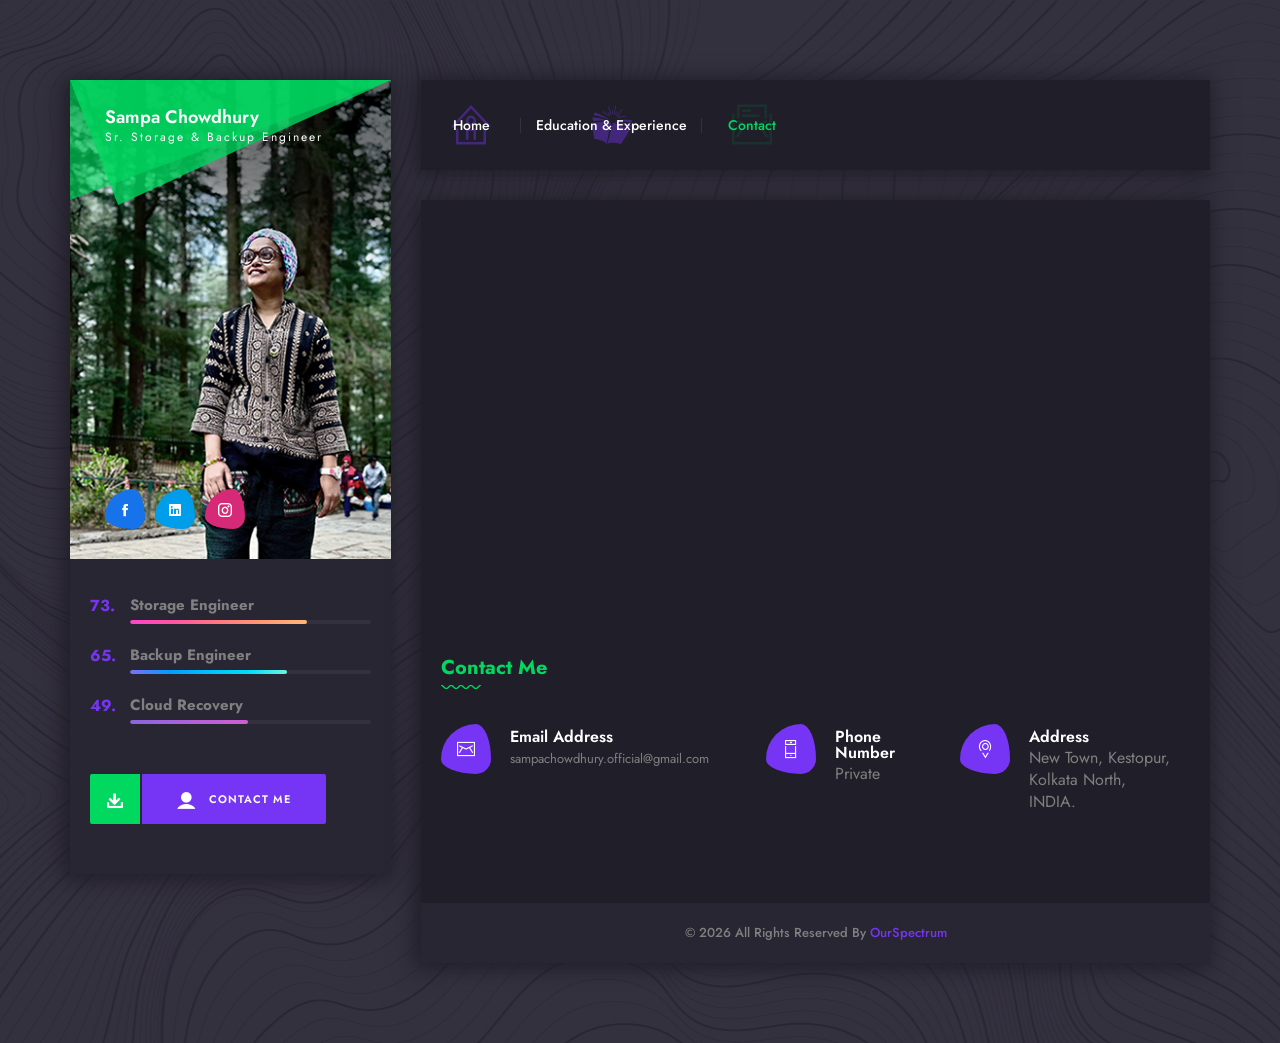
==== contact.html @ 8278855d "Initial Site Upload" ====
<!DOCTYPE html>
<html lang="en">
    
<!-- Mirrored from themewar.com/html/bittanto/multipage/dark/contact.html by HTTrack Website Copier/3.x [XR&CO'2014], Sat, 25 Jul 2026 06:13:45 GMT -->
<head>
        <title>Sampa's World - Contact 📞</title>
        <meta charset="UTF-8">
        <meta name="viewport" content="width=device-width">

        <!-- Start Include All CSS -->
        <link rel="stylesheet" href="assets/css/bootstrap.css"/>
        <link rel="stylesheet" href="assets/css/animate.css"/>
        <link rel="stylesheet" href="assets/css/stroke-gap-icons.css"/>
        <link rel="stylesheet" href="assets/css/icofont.css"/>
        <link rel="stylesheet" href="assets/css/flaticon.css"/>
        <link rel="stylesheet" href="assets/css/Interest.css">
        <link rel="stylesheet" href="assets/css/owl.carousel.min.css">
        <link rel="stylesheet" href="assets/css/owl.theme.default.min.css">
        <link rel="stylesheet" href="assets/css/lightslider.css">
        <link rel="stylesheet" href="assets/css/jquery.mCustomScrollbar.css">
        
        <link rel="stylesheet" href="assets/css/preset.css"/>
        <link rel="stylesheet" href="assets/css/ignore_for_wp.css"/>
        <link rel="stylesheet" href="assets/css/theme.css"/>
        <link rel="stylesheet" href="assets/css/responsive.css"/>
        <link rel="stylesheet" href="assets/css/light.css"/>
        <link rel="stylesheet" href="assets/css/light.css"/>
        <!-- End Include All CSS -->

        <!-- Favicon Icon -->
        <link rel="icon"  type="image/png" href="assets/images/sampa_favicon_2.PNG">
        <!-- Favicon Icon -->
    </head>
    <body class="dark">
        
        <!-- Preloader Start -->
        <div class="preloader">
            <div class="preloader-inner">
                <div class="preloader-box">
                    <div class="letter">L</div>
                    <div class="letter">O</div>
                    <div class="letter">A</div>
                    <div class="letter">D</div>
                    <div class="letter">I</div>
                    <div class="letter">N</div>
                    <div class="letter">G</div>
                </div>
            </div>
        </div>
        <!-- Preloader End -->
        
        <div class="container">
            <div class="row">
                <div class="col-lg-4 profileColumn">
                    <div class="profileSidebar">
                        <div class="psHeader">
                            <svg preserveAspectRatio="none" viewBox="0 0 100 100">
                                <polygon points="0 20, 100 20, 0 100" opacity=".65"></polygon>
                            </svg>
                            <svg class="svg2" preserveAspectRatio="none" viewBox="0 0 100 120">
                                <polygon points="0 20, 100 20, 15 120" opacity=".8"></polygon>
                            </svg>
                            <div class="psContent">
                                <h3>Sampa Chowdhury</h3>
                                <span>Sr. Storage & Backup Engineer</span>
                            </div>
                        </div>
                        <div class="psPhoto">
                            <img src="assets/images/home_01/sampa.jpg" alt=""/>
                            <div class="psSocial">
                                <a href="https://www.facebook.com/sampa.chowdhury.520/" target="_blank" class="fac"><i class="icofont-facebook"></i></a>
                                <a href="https://www.linkedin.com/in/sampa-chowdhury/" target="_blank" class="twi"><i class="icofont-linkedin"></i></a>
                                <a href="https://www.instagram.com/sampachowdhury34/" target="_blank" class="ins"><i class="icofont-instagram"></i></a>
                            </div>
                        </div>
                        <div class="psSkills">
                            <div class="pssBox" data-count="90">
                                <div class="pssbCount">90%</div>
                                <h5>Storage Engineer</h5>
                                <div class="pssbBars"><div class="pssbBar" style="width: 0%;"></div></div>
                            </div>
                            <div class="pssBox" data-count="80">
                                <div class="pssbCount">80%</div>
                                <h5>Backup Engineer</h5>
                                <div class="pssbBars"><div class="pssbBar gr2" style="width: 0%;"></div></div>
                            </div>
                            <div class="pssBox" data-count="60">
                                <div class="pssbCount">60%</div>
                                <h5>Cloud Recovery</h5>
                                <div class="pssbBars"><div class="pssbBar gr3" style="width: 0%;"></div></div>
                            </div>
                        </div>
                        <div class="psFooter">
                            <a href="assets/files/Sampa_Resume.pdf" class="btt_btn only_icon btt_reverse"><span><i class="icon icofont-download"></i></span></a>
                            <a href="contact.html" class="btt_btn"><span><i class="icon icofont-ui-user"></i> Contact Me</span></a>
                        </div>
                    </div>
                </div>
                <div class="col-lg-8 contentColumn">
                    <header class="header clearfix">
                        <a href="javascript:void(0)" class="menu_btn"><i class="icofont-navigation-menu"></i>Menu</a>
                        <nav class="mainMenu">
                            <ul class="clearfix">
                                <li><a href="index.html"><i class="icon icon-House"></i><span>Home</span></a></li>
                                <li><a href="resume.html"><i class="icon icofont-education"></i><span>Education & Experience</span></a></li>
                                <li class="active"><a href="contact.html"><i class="icon icon-Imbox"></i><span>Contact</span></a></li>
                            </ul>
                        </nav>
                    </header>
                    <div class="sidebarOverlay"></div>
                    <div class="bodyContent">
                        <div class="pageCointainer">
                            <section class="comonSection mapSection mb30">
                                <div class="map">
                                    <iframe src="https://www.google.com/maps/embed?pb=!1m18!1m12!1m3!1d58944.82636709845!2d88.45221789447639!3d22.577171553353875!2m3!1f0!2f0!3f0!3m2!1i1024!2i768!4f13.1!3m3!1m2!1s0x3a0275350398a5b9%3A0x75e165b244323425!2sNewtown%2C%20Kolkata%2C%20West%20Bengal!5e0!3m2!1sen!2sin!4v1784966525006!5m2!1sen!2sin"></iframe>
                                </div>
                            </section>
                            <section class="comonSection contactSection">
								<div class="container-fluid">
									<div class="row">
										<div class="col-lg-12">
											<h2 class="sectionTitle">Contact Me</h2>
										</div>
									</div>
									<div class="row mb30">
										<!-- Email Block (Made wider) -->
										<div class="col-lg-5">
											<div class="icon_box_01">
												<i class="icon icon-Mail"></i>
												<h3>Email Address</h3>
												<p class="email-text">
													<a href="mailto:sampachowdhury.official@gmail.com" style="font-size: 13px;">sampachowdhury.official@gmail.com</a>
												</p>
											</div>
										</div>

										<!-- Phone Block (Made narrower) -->
										<div class="col-lg-3">
											<div class="icon_box_01">
												<i class="icon icon-Phone"></i>
												<h3>Phone Number</h3>
												<p>Private</p>
											</div>
										</div>

										<!-- Address Block -->
										<div class="col-lg-4">
											<div class="icon_box_01 addrBox">
												<i class="icon icon-Pointer"></i>
												<h3>Address</h3>
												<p>
													New Town, Kestopur,<br>
													Kolkata North,<br>
													INDIA.
												</p>
											</div>
										</div>
									</div>
								</div>
							</section>
                            <footer class="footer">
                                <div class="container-fluid">
                                    <div class="row">
                                        <div class="col-lg-12 text-center">
                                            <div class="copyRight">&copy; 2026 All Rights Reserved By <a href="https://ourspectrum.in" target="_blank">OurSpectrum</a></div>
                                        </div>
                                    </div>
                                </div>
                            </footer>
                        </div>
                    </div>
                </div>
            </div>
        </div>
        
        <!-- Bact To Top -->
        <a href="javascript:void(0);" id="backtotop"><i class="icofont-bubble-up"></i></a>
        <!-- Bact To Top -->

        <!-- Start Include All JS -->
        <script data-cfasync="false" src="../../../../cdn-cgi/scripts/5c5dd728/cloudflare-static/email-decode.min.js"></script><script src="assets/js/jquery.js"></script>
        <script src="assets/js/bootstrap.min.js"></script>
        <script src="assets/js/jquery.appear.js"></script>
        <script src="assets/js/owl.carousel.min.js"></script>
        <script src="assets/js/mixer.js"></script>
        <script src="assets/js/lightslider.min.js"></script>
        <script src="https://maps.google.com/maps/api/js?key=AIzaSyBJtPMZ_LWZKuHTLq5o08KSncQufIhPU3o"></script>
        <script src="assets/js/gmaps.js"></script>
        <script src="assets/js/anime.min.js"></script>
        <script src="assets/js/folio.js"></script>
        <script src="assets/js/jquery.mCustomScrollbar.concat.min.js"></script>
        
        <script src="assets/js/theme.js"></script>
        <!-- End Include All JS -->
    <script type="module" src="https://static.cloudflareinsights.com/beacon.min.js/v4513226cdae34746b4dedf0b4dfa099e1781791509496" integrity="sha512-ZE9pZaUXND66v380QUtch/5sE9tPFh2zg45pR2PB0CVkCtOREv2AJKkSidISWkysEuQ0EH8faUU5du78bx87UQ==" data-cf-beacon='{"version":"2024.11.0","token":"30a70ad6eb584e5dad71929ab5c256e9","r":1}' crossorigin="anonymous"></script>
</body>

<!-- Mirrored from themewar.com/html/bittanto/multipage/dark/contact.html by HTTrack Website Copier/3.x [XR&CO'2014], Sat, 25 Jul 2026 06:13:45 GMT -->
</html>
---- assets/css/stroke-gap-icons.css ----
@font-face {
	font-family: 'Stroke-Gap-Icons';
	src: url('../fonts/Stroke-Gap-Icons.eot');
}
@font-face {
	font-family: 'Stroke-Gap-Icons';
	src: url([data-uri]) format('truetype'),
		 url([data-uri]) format('woff');
	font-weight: normal;
	font-style: normal;
}

.icon {
	font-family: 'Stroke-Gap-Icons';
	speak: none;
	font-style: normal;
	font-weight: normal;
	font-variant: normal;
	text-transform: none;
	line-height: inherit;

	/* Better Font Rendering =========== */
	-webkit-font-smoothing: antialiased;
	-moz-osx-font-smoothing: grayscale;
}

.icon-WorldWide:before {
	content: "\e600";
}
.icon-WorldGlobe:before {
	content: "\e601";
}
.icon-Underpants:before {
	content: "\e602";
}
.icon-Tshirt:before {
	content: "\e603";
}
.icon-Trousers:before {
	content: "\e604";
}
.icon-Tie:before {
	content: "\e605";
}
.icon-TennisBall:before {
	content: "\e606";
}
.icon-Telesocpe:before {
	content: "\e607";
}
.icon-Stop:before {
	content: "\e608";
}
.icon-Starship:before {
	content: "\e609";
}
.icon-Starship2:before {
	content: "\e60a";
}
.icon-Speaker:before {
	content: "\e60b";
}
.icon-Speaker2:before {
	content: "\e60c";
}
.icon-Soccer:before {
	content: "\e60d";
}
.icon-Snikers:before {
	content: "\e60e";
}
.icon-Scisors:before {
	content: "\e60f";
}
.icon-Puzzle:before {
	content: "\e610";
}
.icon-Printer:before {
	content: "\e611";
}
.icon-Pool:before {
	content: "\e612";
}
.icon-Podium:before {
	content: "\e613";
}
.icon-Play:before {
	content: "\e614";
}
.icon-Planet:before {
	content: "\e615";
}
.icon-Pause:before {
	content: "\e616";
}
.icon-Next:before {
	content: "\e617";
}
.icon-MusicNote2:before {
	content: "\e618";
}
.icon-MusicNote:before {
	content: "\e619";
}
.icon-MusicMixer:before {
	content: "\e61a";
}
.icon-Microphone:before {
	content: "\e61b";
}
.icon-Medal:before {
	content: "\e61c";
}
.icon-ManFigure:before {
	content: "\e61d";
}
.icon-Magnet:before {
	content: "\e61e";
}
.icon-Like:before {
	content: "\e61f";
}
.icon-Hanger:before {
	content: "\e620";
}
.icon-Handicap:before {
	content: "\e621";
}
.icon-Forward:before {
	content: "\e622";
}
.icon-Footbal:before {
	content: "\e623";
}
.icon-Flag:before {
	content: "\e624";
}
.icon-FemaleFigure:before {
	content: "\e625";
}
.icon-Dislike:before {
	content: "\e626";
}
.icon-DiamondRing:before {
	content: "\e627";
}
.icon-Cup:before {
	content: "\e628";
}
.icon-Crown:before {
	content: "\e629";
}
.icon-Column:before {
	content: "\e62a";
}
.icon-Click:before {
	content: "\e62b";
}
.icon-Cassette:before {
	content: "\e62c";
}
.icon-Bomb:before {
	content: "\e62d";
}
.icon-BatteryLow:before {
	content: "\e62e";
}
.icon-BatteryFull:before {
	content: "\e62f";
}
.icon-Bascketball:before {
	content: "\e630";
}
.icon-Astronaut:before {
	content: "\e631";
}
.icon-WineGlass:before {
	content: "\e632";
}
.icon-Water:before {
	content: "\e633";
}
.icon-Wallet:before {
	content: "\e634";
}
.icon-Umbrella:before {
	content: "\e635";
}
.icon-TV:before {
	content: "\e636";
}
.icon-TeaMug:before {
	content: "\e637";
}
.icon-Tablet:before {
	content: "\e638";
}
.icon-Soda:before {
	content: "\e639";
}
.icon-SodaCan:before {
	content: "\e63a";
}
.icon-SimCard:before {
	content: "\e63b";
}
.icon-Signal:before {
	content: "\e63c";
}
.icon-Shaker:before {
	content: "\e63d";
}
.icon-Radio:before {
	content: "\e63e";
}
.icon-Pizza:before {
	content: "\e63f";
}
.icon-Phone:before {
	content: "\e640";
}
.icon-Notebook:before {
	content: "\e641";
}
.icon-Mug:before {
	content: "\e642";
}
.icon-Mastercard:before {
	content: "\e643";
}
.icon-Ipod:before {
	content: "\e644";
}
.icon-Info:before {
	content: "\e645";
}
.icon-Icecream2:before {
	content: "\e646";
}
.icon-Icecream1:before {
	content: "\e647";
}
.icon-Hourglass:before {
	content: "\e648";
}
.icon-Help:before {
	content: "\e649";
}
.icon-Goto:before {
	content: "\e64a";
}
.icon-Glasses:before {
	content: "\e64b";
}
.icon-Gameboy:before {
	content: "\e64c";
}
.icon-ForkandKnife:before {
	content: "\e64d";
}
.icon-Export:before {
	content: "\e64e";
}
.icon-Exit:before {
	content: "\e64f";
}
.icon-Espresso:before {
	content: "\e650";
}
.icon-Drop:before {
	content: "\e651";
}
.icon-Download:before {
	content: "\e652";
}
.icon-Dollars:before {
	content: "\e653";
}
.icon-Dollar:before {
	content: "\e654";
}
.icon-DesktopMonitor:before {
	content: "\e655";
}
.icon-Corkscrew:before {
	content: "\e656";
}
.icon-CoffeeToGo:before {
	content: "\e657";
}
.icon-Chart:before {
	content: "\e658";
}
.icon-ChartUp:before {
	content: "\e659";
}
.icon-ChartDown:before {
	content: "\e65a";
}
.icon-Calculator:before {
	content: "\e65b";
}
.icon-Bread:before {
	content: "\e65c";
}
.icon-Bourbon:before {
	content: "\e65d";
}
.icon-BottleofWIne:before {
	content: "\e65e";
}
.icon-Bag:before {
	content: "\e65f";
}
.icon-Arrow:before {
	content: "\e660";
}
.icon-Antenna2:before {
	content: "\e661";
}
.icon-Antenna1:before {
	content: "\e662";
}
.icon-Anchor:before {
	content: "\e663";
}
.icon-Wheelbarrow:before {
	content: "\e664";
}
.icon-Webcam:before {
	content: "\e665";
}
.icon-Unlinked:before {
	content: "\e666";
}
.icon-Truck:before {
	content: "\e667";
}
.icon-Timer:before {
	content: "\e668";
}
.icon-Time:before {
	content: "\e669";
}
.icon-StorageBox:before {
	content: "\e66a";
}
.icon-Star:before {
	content: "\e66b";
}
.icon-ShoppingCart:before {
	content: "\e66c";
}
.icon-Shield:before {
	content: "\e66d";
}
.icon-Seringe:before {
	content: "\e66e";
}
.icon-Pulse:before {
	content: "\e66f";
}
.icon-Plaster:before {
	content: "\e670";
}
.icon-Plaine:before {
	content: "\e671";
}
.icon-Pill:before {
	content: "\e672";
}
.icon-PicnicBasket:before {
	content: "\e673";
}
.icon-Phone2:before {
	content: "\e674";
}
.icon-Pencil:before {
	content: "\e675";
}
.icon-Pen:before {
	content: "\e676";
}
.icon-PaperClip:before {
	content: "\e677";
}
.icon-On-Off:before {
	content: "\e678";
}
.icon-Mouse:before {
	content: "\e679";
}
.icon-Megaphone:before {
	content: "\e67a";
}
.icon-Linked:before {
	content: "\e67b";
}
.icon-Keyboard:before {
	content: "\e67c";
}
.icon-House:before {
	content: "\e67d";
}
.icon-Heart:before {
	content: "\e67e";
}
.icon-Headset:before {
	content: "\e67f";
}
.icon-FullShoppingCart:before {
	content: "\e680";
}
.icon-FullScreen:before {
	content: "\e681";
}
.icon-Folder:before {
	content: "\e682";
}
.icon-Floppy:before {
	content: "\e683";
}
.icon-Files:before {
	content: "\e684";
}
.icon-File:before {
	content: "\e685";
}
.icon-FileBox:before {
	content: "\e686";
}
.icon-ExitFullScreen:before {
	content: "\e687";
}
.icon-EmptyBox:before {
	content: "\e688";
}
.icon-Delete:before {
	content: "\e689";
}
.icon-Controller:before {
	content: "\e68a";
}
.icon-Compass:before {
	content: "\e68b";
}
.icon-CompassTool:before {
	content: "\e68c";
}
.icon-ClipboardText:before {
	content: "\e68d";
}
.icon-ClipboardChart:before {
	content: "\e68e";
}
.icon-ChemicalGlass:before {
	content: "\e68f";
}
.icon-CD:before {
	content: "\e690";
}
.icon-Carioca:before {
	content: "\e691";
}
.icon-Car:before {
	content: "\e692";
}
.icon-Book:before {
	content: "\e693";
}
.icon-BigTruck:before {
	content: "\e694";
}
.icon-Bicycle:before {
	content: "\e695";
}
.icon-Wrench:before {
	content: "\e696";
}
.icon-Web:before {
	content: "\e697";
}
.icon-Watch:before {
	content: "\e698";
}
.icon-Volume:before {
	content: "\e699";
}
.icon-Video:before {
	content: "\e69a";
}
.icon-Users:before {
	content: "\e69b";
}
.icon-User:before {
	content: "\e69c";
}
.icon-UploadCLoud:before {
	content: "\e69d";
}
.icon-Typing:before {
	content: "\e69e";
}
.icon-Tools:before {
	content: "\e69f";
}
.icon-Tag:before {
	content: "\e6a0";
}
.icon-Speedometter:before {
	content: "\e6a1";
}
.icon-Share:before {
	content: "\e6a2";
}
.icon-Settings:before {
	content: "\e6a3";
}
.icon-Search:before {
	content: "\e6a4";
}
.icon-Screwdriver:before {
	content: "\e6a5";
}
.icon-Rolodex:before {
	content: "\e6a6";
}
.icon-Ringer:before {
	content: "\e6a7";
}
.icon-Resume:before {
	content: "\e6a8";
}
.icon-Restart:before {
	content: "\e6a9";
}
.icon-PowerOff:before {
	content: "\e6aa";
}
.icon-Pointer:before {
	content: "\e6ab";
}
.icon-Picture:before {
	content: "\e6ac";
}
.icon-OpenedLock:before {
	content: "\e6ad";
}
.icon-Notes:before {
	content: "\e6ae";
}
.icon-Mute:before {
	content: "\e6af";
}
.icon-Movie:before {
	content: "\e6b0";
}
.icon-Microphone2:before {
	content: "\e6b1";
}
.icon-Message:before {
	content: "\e6b2";
}
.icon-MessageRight:before {
	content: "\e6b3";
}
.icon-MessageLeft:before {
	content: "\e6b4";
}
.icon-Menu:before {
	content: "\e6b5";
}
.icon-Media:before {
	content: "\e6b6";
}
.icon-Mail:before {
	content: "\e6b7";
}
.icon-List:before {
	content: "\e6b8";
}
.icon-Layers:before {
	content: "\e6b9";
}
.icon-Key:before {
	content: "\e6ba";
}
.icon-Imbox:before {
	content: "\e6bb";
}
.icon-Eye:before {
	content: "\e6bc";
}
.icon-Edit:before {
	content: "\e6bd";
}
.icon-DSLRCamera:before {
	content: "\e6be";
}
.icon-DownloadCloud:before {
	content: "\e6bf";
}
.icon-CompactCamera:before {
	content: "\e6c0";
}
.icon-Cloud:before {
	content: "\e6c1";
}
.icon-ClosedLock:before {
	content: "\e6c2";
}
.icon-Chart2:before {
	content: "\e6c3";
}
.icon-Bulb:before {
	content: "\e6c4";
}
.icon-Briefcase:before {
	content: "\e6c5";
}
.icon-Blog:before {
	content: "\e6c6";
}
.icon-Agenda:before {
	content: "\e6c7";
}
---- assets/css/Interest.css ----
/*
  	Flaticon icon font: Flaticon
  	Creation date: 17/11/2016 10:45
  	*/

@font-face {
  font-family: "Interest";
  src: url("../fonts/Interest.eot");
  src: url("../fonts/Interestd41d.eot?#iefix") format("embedded-opentype"),
       url("../fonts/Interest.woff") format("woff"),
       url("../fonts/Interest.ttf") format("truetype"),
       url("../fonts/Interest.svg#Flaticon") format("svg");
  font-weight: normal;
  font-style: normal;
}

@media screen and (-webkit-min-device-pixel-ratio:0) {
  @font-face {
    font-family: "Interest";
    src: url("Interest.html#Interest") format("svg");
  }
}

[class^="interest-"]:before, [class*=" interest-"]:before,
[class^="interest-"]:after, [class*=" interest-"]:after {   
  font-family: Interest;
        font-size: inherit;
font-style: normal;
}

.interest-archery:before { content: "\f100"; }
.interest-badminton:before { content: "\f101"; }
.interest-baseball:before { content: "\f102"; }
.interest-basketball:before { content: "\f103"; }
.interest-bicycle:before { content: "\f104"; }
.interest-bicycle-1:before { content: "\f105"; }
.interest-billiard:before { content: "\f106"; }
.interest-bowling:before { content: "\f107"; }
.interest-boxing:before { content: "\f108"; }
.interest-darts:before { content: "\f109"; }
.interest-fencing:before { content: "\f10a"; }
.interest-football:before { content: "\f10b"; }
.interest-golf:before { content: "\f10c"; }
.interest-hockey:before { content: "\f10d"; }
.interest-ice-skate:before { content: "\f10e"; }
.interest-knight:before { content: "\f10f"; }
.interest-meditation:before { content: "\f110"; }
.interest-ping-pong:before { content: "\f111"; }
.interest-pool:before { content: "\f112"; }
.interest-queen:before { content: "\f113"; }
.interest-runner:before { content: "\f114"; }
.interest-sailboat:before { content: "\f115"; }
.interest-soccer-boots:before { content: "\f116"; }
.interest-soccer-field:before { content: "\f117"; }
.interest-stopwatch:before { content: "\f118"; }
.interest-swimmer:before { content: "\f119"; }
.interest-tennis:before { content: "\f11a"; }
.interest-tennis-1:before { content: "\f11b"; }
.interest-trophy:before { content: "\f11c"; }
.interest-volleyball:before { content: "\f11d"; }
.interest-weightlifting:before { content: "\f11e"; }
.interest-whistle:before { content: "\f11f"; }
---- assets/css/lightslider.css ----
/*! lightslider - v1.1.6 - 2016-10-25
* https://github.com/sachinchoolur/lightslider
* Copyright (c) 2016 Sachin N; Licensed MIT */
/*! lightslider - v1.1.3 - 2015-04-14
* https://github.com/sachinchoolur/lightslider
* Copyright (c) 2015 Sachin N; Licensed MIT */
/** /!!! core css Should not edit !!!/**/ 

.lSSlideOuter {
    overflow: hidden;
    -webkit-touch-callout: none;
    -webkit-user-select: none;
    -khtml-user-select: none;
    -moz-user-select: none;
    -ms-user-select: none;
    user-select: none
}
.lightSlider:before, .lightSlider:after {
    content: " ";
    display: table;
}
.lightSlider {
    overflow: hidden;
    margin: 0;
}
.lSSlideWrapper {
    max-width: 100%;
    overflow: hidden;
    position: relative;
}
.lSSlideWrapper > .lightSlider:after {
    clear: both;
}
.lSSlideWrapper .lSSlide {
    -webkit-transform: translate(0px, 0px);
    -ms-transform: translate(0px, 0px);
    transform: translate(0px, 0px);
    -webkit-transition: all 1s;
    -webkit-transition-property: -webkit-transform,height;
    -moz-transition-property: -moz-transform,height;
    transition-property: transform,height;
    -webkit-transition-duration: inherit !important;
    transition-duration: inherit !important;
    -webkit-transition-timing-function: inherit !important;
    transition-timing-function: inherit !important;
}
.lSSlideWrapper .lSFade {
    position: relative;
}
.lSSlideWrapper .lSFade > * {
    position: absolute !important;
    top: 0;
    left: 0;
    z-index: 9;
    margin-right: 0;
    width: 100%;
}
.lSSlideWrapper.usingCss .lSFade > * {
    opacity: 0;
    -webkit-transition-delay: 0s;
    transition-delay: 0s;
    -webkit-transition-duration: inherit !important;
    transition-duration: inherit !important;
    -webkit-transition-property: opacity;
    transition-property: opacity;
    -webkit-transition-timing-function: inherit !important;
    transition-timing-function: inherit !important;
}
.lSSlideWrapper .lSFade > *.active {
    z-index: 10;
}
.lSSlideWrapper.usingCss .lSFade > *.active {
    opacity: 1;
}
/** /!!! End of core css Should not edit !!!/**/

/* Pager */
.lSSlideOuter .lSPager.lSpg {
    margin: 10px 0 0;
    padding: 0;
    text-align: center;
}
.lSSlideOuter .lSPager.lSpg > li {
    cursor: pointer;
    display: inline-block;
    padding: 0 5px;
}
.lSSlideOuter .lSPager.lSpg > li a {
    background-color: #222222;
    border-radius: 30px;
    display: inline-block;
    height: 8px;
    overflow: hidden;
    text-indent: -999em;
    width: 8px;
    position: relative;
    z-index: 99;
    -webkit-transition: all 0.5s linear 0s;
    transition: all 0.5s linear 0s;
}
.lSSlideOuter .lSPager.lSpg > li:hover a, .lSSlideOuter .lSPager.lSpg > li.active a {
    background-color: #428bca;
}
.lSSlideOuter .media {
    opacity: 0.8;
}
.lSSlideOuter .media.active {
    opacity: 1;
}
/* End of pager */

/** Gallery */
.lSSlideOuter .lSPager.lSGallery {
    list-style: none outside none;
    padding-left: 0;
    margin: 0;
    overflow: hidden;
    transform: translate3d(0px, 0px, 0px);
    -moz-transform: translate3d(0px, 0px, 0px);
    -ms-transform: translate3d(0px, 0px, 0px);
    -webkit-transform: translate3d(0px, 0px, 0px);
    -o-transform: translate3d(0px, 0px, 0px);
    -webkit-transition-property: -webkit-transform;
    -moz-transition-property: -moz-transform;
    -webkit-touch-callout: none;
    -webkit-user-select: none;
    -khtml-user-select: none;
    -moz-user-select: none;
    -ms-user-select: none;
    user-select: none;
}
.lSSlideOuter .lSPager.lSGallery li {
    overflow: hidden;
    -webkit-transition: border-radius 0.12s linear 0s 0.35s linear 0s;
    transition: border-radius 0.12s linear 0s 0.35s linear 0s;
}
.lSSlideOuter .lSPager.lSGallery li.active, .lSSlideOuter .lSPager.lSGallery li:hover {
    border-radius: 5px;
}
.lSSlideOuter .lSPager.lSGallery img {
    display: block;
    height: auto;
    max-width: 100%;
}
.lSSlideOuter .lSPager.lSGallery:before, .lSSlideOuter .lSPager.lSGallery:after {
    content: " ";
    display: table;
}
.lSSlideOuter .lSPager.lSGallery:after {
    clear: both;
}
/* End of Gallery*/

/* slider actions */
.lSAction > a {
    width: 32px;
    display: block;
    top: 50%;
    height: 32px;
    cursor: pointer;
    position: absolute;
    z-index: 99;
    margin-top: -16px;
    opacity: 0.5;
    -webkit-transition: opacity 0.35s linear 0s;
    transition: opacity 0.35s linear 0s;
}
.lSAction > a:hover {
    opacity: 1;
}
.lSAction > .lSPrev {
    background-position: 0 0;
    left: 10px;
}
.lSAction > .lSNext {
    background-position: -32px 0;
    right: 10px;
}
.lSAction > a.disabled {
    pointer-events: none;
}
.cS-hidden {
    height: 1px;
    opacity: 0;
    filter: alpha(opacity=0);
    overflow: hidden;
}


/* vertical */
.lSSlideOuter.vertical {
    position: relative;
}
.lSSlideOuter.vertical.noPager {
    padding-right: 0px !important;
}
.lSSlideOuter.vertical .lSGallery {
    position: absolute !important;
    right: 0;
    top: 0;
}
.lSSlideOuter.vertical .lightSlider > * {
    width: 100% !important;
    max-width: none !important;
}

/* vertical controlls */
.lSSlideOuter.vertical .lSAction > a {
    left: 50%;
    margin-left: -14px;
    margin-top: 0;
}
.lSSlideOuter.vertical .lSAction > .lSNext {
    background-position: 31px -31px;
    bottom: 10px;
    top: auto;
}
.lSSlideOuter.vertical .lSAction > .lSPrev {
    background-position: 0 -31px;
    bottom: auto;
    top: 10px;
}
/* vertical */


/* Rtl */
.lSSlideOuter.lSrtl {
    direction: rtl;
}
.lSSlideOuter .lightSlider, .lSSlideOuter .lSPager {
    padding-left: 0;
    list-style: none outside none;
}
.lSSlideOuter.lSrtl .lightSlider, .lSSlideOuter.lSrtl .lSPager {
    padding-right: 0;
}
.lSSlideOuter .lightSlider > *,  .lSSlideOuter .lSGallery li {
    float: left;
}
.lSSlideOuter.lSrtl .lightSlider > *,  .lSSlideOuter.lSrtl .lSGallery li {
    float: right !important;
}
/* Rtl */

@-webkit-keyframes rightEnd {
    0% {
        left: 0;
    }

    50% {
        left: -15px;
    }

    100% {
        left: 0;
    }
}
@keyframes rightEnd {
    0% {
        left: 0;
    }

    50% {
        left: -15px;
    }

    100% {
        left: 0;
    }
}
@-webkit-keyframes topEnd {
    0% {
        top: 0;
    }

    50% {
        top: -15px;
    }

    100% {
        top: 0;
    }
}
@keyframes topEnd {
    0% {
        top: 0;
    }

    50% {
        top: -15px;
    }

    100% {
        top: 0;
    }
}
@-webkit-keyframes leftEnd {
    0% {
        left: 0;
    }

    50% {
        left: 15px;
    }

    100% {
        left: 0;
    }
}
@keyframes leftEnd {
    0% {
        left: 0;
    }

    50% {
        left: 15px;
    }

    100% {
        left: 0;
    }
}
@-webkit-keyframes bottomEnd {
    0% {
        bottom: 0;
    }

    50% {
        bottom: -15px;
    }

    100% {
        bottom: 0;
    }
}
@keyframes bottomEnd {
    0% {
        bottom: 0;
    }

    50% {
        bottom: -15px;
    }

    100% {
        bottom: 0;
    }
}
.lSSlideOuter .rightEnd {
    -webkit-animation: rightEnd 0.3s;
    animation: rightEnd 0.3s;
    position: relative;
}
.lSSlideOuter .leftEnd {
    -webkit-animation: leftEnd 0.3s;
    animation: leftEnd 0.3s;
    position: relative;
}
.lSSlideOuter.vertical .rightEnd {
    -webkit-animation: topEnd 0.3s;
    animation: topEnd 0.3s;
    position: relative;
}
.lSSlideOuter.vertical .leftEnd {
    -webkit-animation: bottomEnd 0.3s;
    animation: bottomEnd 0.3s;
    position: relative;
}
.lSSlideOuter.lSrtl .rightEnd {
    -webkit-animation: leftEnd 0.3s;
    animation: leftEnd 0.3s;
    position: relative;
}
.lSSlideOuter.lSrtl .leftEnd {
    -webkit-animation: rightEnd 0.3s;
    animation: rightEnd 0.3s;
    position: relative;
}
/*/  GRab cursor */
.lightSlider.lsGrab > * {
  cursor: -webkit-grab;
  cursor: -moz-grab;
  cursor: -o-grab;
  cursor: -ms-grab;
  cursor: grab;
}
.lightSlider.lsGrabbing > * {
  cursor: move;
  cursor: -webkit-grabbing;
  cursor: -moz-grabbing;
  cursor: -o-grabbing;
  cursor: -ms-grabbing;
  cursor: grabbing;
}
---- assets/css/preset.css ----
/*
 Theme Name: Bittanto
 Theme URI: https://themeforest.net/user/themewar/portfolio
 Author: themewar
 Author URI: 
 Description: Bittanto - Creative Resume HTML5 Responsive Template
 Version: 1.0
 License:
 License URI:
*/

/*==================================
    [Table of contents]
===================================
    1. Fonts
    2. Presets & Typography Settings
    3. Preloader
*/

/*------------------------------------------------------
/  1. Fonts
/------------------------------------------------------*/
@import url('https://fonts.googleapis.com/css2?family=Jost:ital,wght@0,100;0,200;0,300;0,400;0,500;0,600;0,700;0,800;0,900;1,100;1,200;1,300;1,400;1,500;1,600;1,700;1,800;1,900&amp;display=swap');

/*------------------------------------------------------
/  2. Presets & Typography Settings
/------------------------------------------------------*/
html,body{
    margin: 0;
    padding: 0;
}
body{
    font-family: 'Jost', sans-serif;
    font-weight: 400;
    font-size: 14px;
    line-height: 26px;
    letter-spacing: 0;
    color: #808080;
    padding: 80px 0;
}
body.dark{
    background: url(../images/bg/1.png) no-repeat fixed top center #34313f;
}
p{
    margin: 0 0 15px;
}
h1, h2, h3, h4, h5, h6{
    font-weight: 600;
    color: #333333;
    line-height: 1.3333;
    margin: 0 0 15px;
}
a{
    color: #7635f5;
    text-decoration: none;

    transition: all ease 300ms;
    -moz-transition: all ease 300ms;
    -webkit-transition: all ease 300ms;
}
a:hover{
    color: #01d85f;
    text-decoration: none;
}
input:focus, button:focus, select:focus, textarea:focus, a:focus{
    outline: 0;
    box-shadow: none;
}
.fw_300{
    font-weight: 300;
}
.fw_400{
    font-weight: 400;
}
.fw_500{
    font-weight: 500;
}
.fw_600{
    font-weight: 600;
}
.fw_700{
    font-weight: 700;
}
.wb_all{
    word-break: break-all;
}
.fs_italic{
    font-style: italic;
}
.td_underline{
    border-bottom: 1px solid currentColor;
    display: inline;
    line-height: 1;
    word-break: break-word;
}
.secondary_color{
    color: #01d85f;
}
.primary_color{
    color: #7635f5;
}
.dark_color{
    color: #1e1e1e;
}
.dark_color_2{
    color: #333333;
}
.sectionTitle{
    font-weight: 700;
    font-size: 20px;
    color: #01d85f;
    letter-spacing: 0;
    line-height: .8;
    margin: 0 0 35px;
    position: relative;
    padding: 0 0 13px;
}
.sectionTitle:after{
    content: '';
    width: 40px;
    height: 4px;
    position: absolute;
    left: 0;
    bottom: 0;
    background: url(../images/bg/2.png) no-repeat left center;
}
.btt_btn{
    height: 50px;
    display: inline-block;
    padding: 0 35px;
    font-size: 11px;
    font-weight: 600;
    line-height: 50px;
    color: #FFF;
    background: #7635f5;
    position: relative;
    overflow: hidden;
    border: none;
    border-radius: 2px;
    text-transform: uppercase;
    letter-spacing: 1px;
}
.bttb_dark{
    background: #292633;
    color: #FFF;
}
.btt_reverse{
    background: #01d85f;
}
.btt_btn.only_icon{
    padding: 0 5px;
    width: 50px;
    text-align: center;
    letter-spacing: 0;
}
.btt_btn i{
    font-size: 18px;
    line-height: .8;
    position: relative;
    top: 4px;
    margin-right: 9px;
}
.btt_btn.only_icon i{
    margin: 0;
}
.btt_btn span {
    position: relative;
    z-index: 2;
}
.btt_btn::after {
    content: "";
    width: 0;
    height: 100%;
    position: absolute;
    left: auto;
    right: 0;
    top: 0;
    background: #01d85f;
    transition: width .4s cubic-bezier(.25,.8,.25,1) 0s;
    -moz-transition: width .4s cubic-bezier(.25,.8,.25,1) 0s;
    -webkit-transition: width .4s cubic-bezier(.25,.8,.25,1) 0s;
}
.btt_reverse:after{
    background: #7635f5;
}
.btt_btn:hover{
    color: #FFF;
}
.btt_btn:hover:after {
    width: 100%;
    left: 0;
    right: auto;
}
.comonSection{
    padding: 30px 15px;
}

/*------------------------------------------------------------------------------
/ 3. Preloader
/------------------------------------------------------------------------------*/
.preloader {
    position: fixed;
    top: 0;
    left: 0;
    width: 100vw;
    height: 100vh;
    z-index: 999999;
    display: flex;
    align-items: center;
    justify-content: center;
    text-align: center;
    background: #201E29;
}
.preloader .vs-btn.vs-style1 {
    position: absolute;
    top: 0;
    left: 0;
    z-index: 2;
    border-radius: 0;
    padding: 5px 20px;
    font-size: 16px;
    border: none;
}
.preloader .preloader-box {
    position: relative;
    padding-left: 5px;
    display: flex;
    justify-content: center;
    perspective: 200px;
    margin-top: 30px;
}
.preloader .letter {
    animation: movement 600ms ease var(--animation) infinite alternate;
    position: relative;
    width: 40px;
    height: 40px;
    line-height: 40px;
    float: left;
    text-align: center;
    font-size: 20px;
    color: #fff;
    background: #01d85f;
    margin-right: -1px;
}
@media (max-width: 576px) {
    .preloader .letter {
        width: 30px;
        height: 30px;
        line-height: 30px;
    }
}
.preloader .letter:nth-child(1) {
    --animation: 0ms;
}
.preloader .letter:nth-child(2) {
    --animation: 75ms;
}
.preloader .letter:nth-child(3) {
    --animation: 150ms;
}
.preloader .letter:nth-child(4) {
    --animation: 225ms;
}
.preloader .letter:nth-child(5) {
    --animation: 300ms;
}
.preloader .letter:nth-child(6) {
    --animation: 375ms;
}
.preloader .letter:nth-child(7) {
    --animation: 450ms;
}
.preloader .letter:nth-child(8) {
    --animation: 525ms;
}
@keyframes movement {
    from {
        transform: scale(0.6) translateY(0px) rotateX(0deg);
    }
    to {
        transform: scale(1) translateY(-15px) rotateX(15deg);
        background: #201E29;
    }
}
---- assets/css/ignore_for_wp.css ----
.mt30{
    margin-top: 30px;
}
.mb22{
    margin-bottom: 22px;
}
.mb27{
    margin-bottom: 27px !important;
}
.mt52{
    margin-top: 52px;
}
.itemMb30 .icon_box_02{
    margin-bottom: 30px;
}
.mt60{
    margin-top: 60px;
}
.mb30{
    margin-bottom: 30px;
}
.mt23{
    margin-top: 23px;
}
.pageContent p.mb22{
    margin-bottom: 22px;
}
.pageContent p.mb14{
    margin-bottom: 14px;
}
.aboutSection{
    background: url(../images/bg/6.png) no-repeat right 94px;
}
---- assets/css/theme.css ----
/*
 Theme Name: Bittanto
 Theme URI: https://themeforest.net/user/themewar/portfolio
 Author: themewar
 Author URI: 
 Description: Bittanto - Creative Resume HTML5 Responsive Template
 Version: 1.0
 License:
 License URI:
*/

/*=======================================================================
[Table of contents]
=========================================================================
1. Profile Sidebar
2. Header
3. Content Area
4. Blog Post
5. Contact
6. Single Post
7. Backtotop
*/

/*--------------------------------------------------------
/---------------------------------------------------------*/
.icon_box_01 p.email-text {
    font-size: 14px;
    word-break: break-all;
}
.col-lg-4.profileColumn {
    -ms-flex: 0 0 30%;
    flex: 0 0 30%;
    max-width: 30%;
}
.profileSidebar{
    position: relative;
    background: #292633;
    min-height: 100px;
    box-shadow: -3px 2px 21px 4px rgba(32, 30, 41, 1);
}
@media (min-width: 1600px){
    .profileSidebar{
        position: fixed;
    }
}
.psHeader{
    min-height: 130px;
    background: #292633;
    position: absolute;
    left: 0;
    top: 0;
    width: 100%;
}
.psHeader svg{
    height: 150px;
    fill: #01d85f;
    width: 100%;
    position: absolute;
    top: -30px;
    z-index: 2;
}
.psHeader svg.svg2{
    top: -25px;
    fill: #01d85f;
}
.psContent{
    position: absolute;
    left: 0;
    top: 0;
    z-index: 3;
    width: 100%;
    padding: 30px 35px;
}
.psContent h3{
    margin: 0 0 9px;
    color: #FFF;
    font-size: 18px;
    font-weight: 600;
    line-height: .8;
    text-transform: capitalize;
}
.psContent span{
    display: block;
    font-size: 12px;
    font-weight: 400;
    color: #FFF;
    letter-spacing: 2px;
    line-height: .8;
}
.psPhoto{
    position: relative;
    overflow: hidden;
}
.psPhoto img{
    width: 100%;
    height: auto;
}
.psSocial{
    position: absolute;
    left: 0;
    bottom: 30px;
    z-index: 2;
    display: flex;
    justify-content: flex-start;
    width: 100%;
    padding: 0 35px;
}
.psSocial a{
    width: 40px;
    height: 40px;
    background: #201e29;
    color: #FFF;
    border-radius: 70% 30% 30% 70% / 70% 70% 30% 30%;
    font-size: 14px;
    line-height: 1;
    text-align: center;
    padding: 14px 0;
    margin: 0 10px 0 0;
    transition: all ease 300ms;
    -moz-transition: all ease 300ms;
    -webkit-transition: all ease 300ms;
    -o-transition: all ease 300ms;
    -ms-transition: all ease 300ms;
}
.psSocial a.fac{
    background: #1773EA;
}
.psSocial a.twi{
    background: #009DEB;
}
.psSocial a.ins{
    background: #D62977;
}
.psSocial a.dri{
    background: #EA4C89;
}
.psSocial a:hover {
    background: #7635f5;
    border-radius: 30% 70% 70% 30% / 30% 30% 70% 70%;
}
.psSkills{
    position: relative;
    padding: 40px 35px;
}
.pssBox {
    position: relative;
    padding-left: 40px;
    margin: 0 0 25px;
}
.pssBox:last-of-type{
    margin-bottom: 0;
}
.pssbCount {
    font-size: 16px;
    line-height: .8;
    color: #7635f5;
    font-weight: 700;
    margin: 0 0 0 0;
    position: absolute;
    left: 0;
    top: 1px;
}
.pssBox h5 {
    font-size: 16px;
    color: #808080;
    font-weight: 700;
    position: relative;
    display: block;
    line-height: .8;
    margin: 0 0 9px;
}
.pssbBars{
    display: block;
    height: 4px;
    width: 100%;
    background: #34313f;
    border-radius: 10px;
    position: relative;
    overflow: hidden;
}
.pssbBar {
    position: absolute;
    left: 0;
    top: 0;
    height: 100%;
    border-radius: 10px;
    background-image: linear-gradient(to right, #ff43cb, #ff56a1, #ff7882, #ff9a74, #feb779);
}
.pssbBar.gr2{
    background-image: linear-gradient(to right, #806dfa, #009eff, #00c1ff, #00dcf8, #6ef2e1);
}
.pssbBar.gr3{
    background-image: linear-gradient(to right, #8865dd, #9c63dc, #ae62d9, #bf60d6, #cf5ed2);
}
.psFooter{
    position: relative;
    display: flex;
    justify-content: flex-start;
    padding: 10px 0 50px 35px;
}
.psFooter a{
    margin-right: 2px;
}
.psFooter a:first-child{
    border-top-right-radius: 0;
    border-bottom-right-radius: 0;
}
.psFooter a:nth-child(2){
    border-top-left-radius: 0;
    border-bottom-left-radius: 0;
}
.col-lg-8.contentColumn {
    -ms-flex: 0 0 70%;
    flex: 0 0 70%;
    max-width: 70%;
}

/*--------------------------------------------------------
/ 2. Header
/---------------------------------------------------------*/
.header{
    position: relative;
    min-height: 90px;
    background: #201e29;
    box-shadow: -3px 2px 21px 4px rgba(32, 30, 41, 1);
    margin-bottom: 30px;
}
.mainMenu{
    position: relative;
    float: left;
}
.mainMenu ul{
    margin: 0;
    padding: 0;
}
.mainMenu ul li{
    list-style: none;
    float: left;
    min-width: 115px;
    padding: 40px 15px 39px;
    position: relative;
    
    transition: all ease 300ms;
    -moz-transition: all ease 300ms;
    -webkit-transition: all ease 300ms;
}
.mainMenu ul li:after{
    height: 15px;
    width: 1px;
    position: absolute;
    right: 0;
    top: 0;
    bottom: 0;
    margin: auto 0;
    content: '';
    background: #34313f;
}
.mainMenu ul li:last-child:after{
    display: none;
}
.mainMenu ul li:last-child{
    margin-right: 0;
}
.mainMenu ul li a{
    display: block;
    font-size: 14px;
    line-height: 34px;
    color: #FFF;
    font-weight: 500;
    text-transform: capitalize;
    line-height: .8;

    text-align: center;
}
.mainMenu ul li.active > a, .mainMenu ul li:hover > a{
    color: #01d85f;
}
.mainMenu ul li a span{
    position: relative;
    z-index: 2;
}
.mainMenu ul li a i{
    position: absolute;
    width: 100%;
    line-height: 1;
    left: 0;
    top: 0;
    bottom: 0;
    text-align: center;
    color: #7635f5;
    font-size: 40px;
    margin: auto 0;
    height: 40px;
    opacity: .4;
    
    transition: all ease 300ms;
    -moz-transition: all ease 300ms;
    -webkit-transition: all ease 300ms;
}
.mainMenu ul li.active i, .mainMenu ul li:hover i{
    color: #01d85f;
    opacity: .1;
}
.menu_btn{
    display: none;
}
.sidebarToggler{
    float: right;
    width: 90px;
    height: 90px;
    background: #292633;
    position: relative;
}
.sidebarToggler > span{
    position: absolute;
    width: 40px;
    height: 21px;
    top: 0;
    bottom: 0;
    right: 0;
    left: 0;
    margin: auto;
}
.sidebarToggler > span > span{
    width: 100%;
    height: 1px;
    background: #fff;
    position: absolute;
    right: 0;
    top: 0;
    bottom: 0;
    margin: auto;
}
.sidebarToggler > span > span:first-child{
    width: 30px;
    top: 0;
    bottom: auto;
}
.sidebarToggler > span > span:last-child{
    width: 35px;
    top: auto;
    bottom: 0;
}

/*--------------------------------------------------------
/ 3. Content Area
/---------------------------------------------------------*/
.bodyContent{
    background: #201e29;
    box-shadow: -3px 2px 21px 4px rgba(32, 30, 41, 1);
    position: relative;
}
.icon_box_01{
    position: relative;
    padding-left: 69px;
    padding-top: 5px;
    min-height: 50px;
    margin-bottom: 30px;
}
.icon_box_01 i{
    position: absolute;
    left: 0;
    top: 0;
    width: 50px;
    height: 50px;
    background: #7635f5;
    color: #FFF;
    border-radius: 70% 30% 30% 70% / 70% 70% 30% 30%;
    font-size: 18px;
    line-height: 1;
    text-align: center;
    padding: 16px 0;

    transition: all ease 300ms;
    -moz-transition: all ease 300ms;
    -webkit-transition: all ease 300ms;
    -o-transition: all ease 300ms;
    -ms-transition: all ease 300ms;
}
.icon_box_01:hover i{
    border-radius: 30% 70% 70% 30% / 30% 30% 70% 70%;
    background: #01d85f;
}
.icon_box_01 h3{
    font-size: 16px;
    line-height: 1;
    font-weight: 600;
    color: #FFF;
    text-transform: capitalize;
    margin: 0 0 -2px;
}
.icon_box_01 p{
    font-size: 17px;
    margin: 0;
    line-height: 30px;
}
.icon_box_01 p a{
    color: inherit;
}
.icon_box_01 p a:hover{
    color: #01d85f;
}

.abContent{
    position: relative;
}
.abContent p:last-of-type{
    margin-bottom: 0;
}
.signImg{
    max-width: 100%;
    height: auto;
}
.icon_box_02{
    position: relative;
    background: #292633;
    padding: 30px 25px 22px;
    border-radius: 2px 2px 2px 2px;
    border-bottom: 5px solid transparent;

    transition: all ease 300ms;
    -moz-transition: all ease 300ms;
    -webkit-transition: all ease 300ms;
}
.icon_box_02:hover{
    border-radius: 2px 2px 10px 10px;
    border-bottom-color: #7635f5;
    box-shadow: -3px 2px 21px 4px rgba(32, 30, 41, 1);
}
.icon_box_02 .i_div{
    height: 60px;
    width: 60px;
    background: #201e29;
    border-radius: 70% 30% 30% 70% / 70% 70% 30% 30%;
    text-align: center;
    font-size: 25px;
    line-height: 60px;
    color: #7635f5;
    margin: 0 0 23px;
    position: relative;

    transition: all ease 300ms;
    -moz-transition: all ease 300ms;
    -webkit-transition: all ease 300ms;
}
.icon_box_02:hover .i_div{
    border-radius: 30% 70% 70% 30% / 30% 30% 70% 70%;
    background: #7635f5;
    color: #FFF;
}
.icon_box_02 .i_div i{
    color: inherit;
}
.icon_box_02 h3{
    color: #FFF;
    font-size: 16px;
    line-height: 26px;
    font-weight: 600;
    margin: 0 0 5px 0;
}
.icon_box_02 h3 a{
    color: inherit;
}
.icon_box_02 h3 a:hover{
    color: #7635f5;
}
.icon_box_02 h5{
    font-size: 12px;
    line-height: .8;
    color: #01d15c;
    font-weight: 400;
    letter-spacing: 2px;
    margin: 0 0 21px 0;
}
.icon_box_02 p{
    margin: 0;
}

.singleTestimonial{
    width: 100%;
    position: relative;
    padding-left: 192px;
    min-height: 152px;
    padding-top: 8px;
}
.testiImg{
    width: 152px;
    height: 152px;
    position: absolute;
    left: 0;
    top: 0;
}
.testiImg img{
    width: 100%;
    height: 100%;
    border-radius: 50%;
}
.testiImg span{
    width: 50px;
    height: 50px;
    background: url(../images/bg/3.png) no-repeat center center / 100%;
    border-radius: 50%;
    content: "";
    position: absolute;
    left: 0;
    bottom: 0;
}
.testiImg span:after{
    content: '';
    width: 100%;
    height: 100%;
    position: absolute;
    left: 0;
    top: 0;
    background: url(../images/bg/4.png) no-repeat center center;
}
.testicon{
    position: relative;
}
.testicon p{
    font-size: 15px;
    line-height: 27px;
    font-style: italic;
    margin: 0 0 17px;
}
.tesAuthor{
    width: 100%;
    position: relative;
    line-height: .8;
}
.tesAuthor h5{
    font-size: 14px;
    line-height: .8;
    color: #FFF;
    letter-spacing: .52px;
    font-weight: 700;
    text-transform: capitalize;
    margin: 0 0 9px;
}
.tesAuthor h6{
    font-size: 12px;
    color: #01d85f;
    letter-spacing: 2px;
    display: block;
    margin: 0;
    line-height: .8;
    font-weight: 400;
}
.owl-dots{
    line-height: 8px;
}
.testimonialSlider .owl-dots{
    position: absolute;
    right: 0;
    bottom: 17px;
}
.owl-carousel button.owl-dot{
    border: none;
    box-shadow: none;
    border: none;
    border-radius: 50%;
    text-align: center;
    height: 8px;
    width: 8px;
    line-height: 8px;
    position: relative;
    margin-right: 5px;
}
.owl-carousel button.owl-dot:last-child{
    margin-right: 0;
}
.owl-carousel button.owl-dot span{
    display: inline-block;
    width: 4px;
    height: 4px;
    background: #7635f5;
    border-radius: 50%;
    position: absolute;
    left: 0;
    right: 0;
    top: 0;
    bottom: 0;
    margin: auto;
}
.owl-carousel button.owl-dot.active span{
    width: 8px;
    height: 8px;
    background: #01d85f;
}
.owl-carousel .owl-nav button.owl-next, .owl-carousel .owl-nav button.owl-prev{
    width: 25px;
    height: 25px;
    border-radius: 2px;
    background-color: #01d85f;
    color: #FFF;
    line-height: 25px;
    text-align: center;
    border: none;
    font-size: 19px;

    transition: all ease 300ms;
    -moz-transition: all ease 300ms;
    -webkit-transition: all ease 300ms;
}
.owl-carousel .owl-nav button.owl-prev{
    margin-right: 5px;
}
.owl-carousel .owl-nav button.owl-next:hover, .owl-carousel .owl-nav button.owl-prev:hover{
    background: #7635f5
}
.testimonialSlider.owl-carousel .owl-nav{
    position: absolute;
    right: 0;
    top: -64px;
}
.sliderItem{
    display: block;
    background: #292633;
    text-align: center;
}
.sliderItem a{
    display: block;
    padding: 25px 15px;
}
.sliderItem img{
    display: inline-block;
    max-width: 100%;
    min-width: inherit;
    opacity: .3;
    
    transition: all ease 300ms;
    -moz-transition: all ease 300ms;
    -webkit-transition: all ease 300ms;
}
.sliderItem:hover img{
    opacity: 1;
}
.singleInt{
    position: relative;
    padding-left: 69px;
    padding-top: 17px;
    min-height: 50px;
    margin-bottom: 30px;
}
.singleInt i {
    position: absolute;
    left: 0;
    top: 0;
    width: 50px;
    height: 50px;
    background: #7635f5;
    color: #FFF;
    border-radius: 70% 30% 30% 70% / 70% 70% 30% 30%;
    font-size: 24px;
    line-height: 1;
    text-align: center;
    padding: 13px 0;
    transition: all ease 300ms;
    -moz-transition: all ease 300ms;
    -webkit-transition: all ease 300ms;
    -o-transition: all ease 300ms;
    -ms-transition: all ease 300ms;
}
.singleInt h3 {
    font-size: 16px;
    line-height: 1;
    font-weight: 600;
    color: #FFF;
    text-transform: capitalize;
    margin: 0 0 -2px;
}
.singleInt:hover i {
    border-radius: 30% 70% 70% 30% / 30% 30% 70% 70%;
    background: #01d85f;
}


.pricingTable{
    padding: 50px 30px 46px;
    background: #292633;
}
.pricingTable > i{
    display: block;
    font-size: 55px;
    line-height: .8;
    color: #7635f5;
    height: 50px;
    margin: 0 0 30px;

    transition: all ease 300ms;
    -moz-transition: all ease 300ms;
    -webkit-transition: all ease 300ms;
}
.pricingTable:hover > i{
    color: #01d85f;
}
.pricingTable h5{
    color: #FFF;
    font-size: 14px;
    font-weight: 600;
    text-transform: uppercase;
    line-height: .8;
    margin: 0 0 11px;
    letter-spacing: .20px;
}
.pricingTable p{
    line-height: 18px;
    margin: 0 0 46px;
}
.pricingTable h2{
    font-size: 28px;
    line-height: .8;
    color: #FFF;
    margin: 0 0 6px;
}
.pricingTable h6{
    font-size: 12px;
    line-height: .8;
    color: #808080;
    font-weight: 400;
    letter-spacing: 2px;
    margin: 0 0 40px;
}
.btt_link{
    display: inline-block;
    padding: 0;
    font-size: 11px;
    font-weight: 600;
    line-height: 18px;
    color: #01d85f;
    position: relative;
    border-radius: 2px;
    text-transform: uppercase;
    letter-spacing: 1px;
}
.btt_link:hover{
    color: #7635f5;
}
.btt_link i {
    font-size: 18px;
    line-height: 18px;
    position: relative;
    margin-right: 7px;
    top: 3px;
    color: #01d85f;
}
.btt_link span{
    position: relative;
    display: inline-block;
    line-height: .8;
    padding-bottom: 4px;
}
.btt_link span:after{
    content: '';
    position: absolute;
    left: 0;
    bottom: 0;
    width: 100%;
    height: 1px;
    background: #01d85f;
}
.btt_link span:before {
    content: '';
    position: absolute;
    left: auto;
    right: 0;
    bottom: 0;
    height: 1px;
    width: 0;
    z-index: 2;
    transition: width .3s cubic-bezier(.25,.8,.25,1) 0s;
    -moz-transition: width .3s cubic-bezier(.25,.8,.25,1) 0s;
    -webkit-transition: width .3s cubic-bezier(.25,.8,.25,1) 0s;
    background: #7635f5;
}
.btt_link:hover span:before {
    width: 100%;
    left: 0;
    right: auto;
}
.pricingTable .btt_btn{
    padding-left: 5px;
    padding-right: 5px;
    min-width: 164px;
}

.languageDiv{
    position: relative;
}
.ldInner{
    position: relative;
    line-height: 15px;
    display: flex;
    justify-content: flex-start;
    margin-bottom: 30px;
}
.ldInner h5{
    font-size: 16px;
    color: #FFF;
    font-weight: 600;
    position: relative;
    display: block;
    line-height: 15px;
    margin: 0 15px 0 0;
    min-width: 75px;
}
.ldInner span{
    width: 15px;
    height: 15px;
    position: relative;
    margin-right: 10px;
}
.ldInner span:last-child{
    margin-right: 0;
}
.ldInner span:after{
    content: '';
    background: #7635f5;
    border-radius: 50%;
    position: absolute;
    left: 0;
    right: auto;
    bottom: 0;
    top: 0;
    margin: auto 0;
}
.ldInner span:nth-child(2):after{
    width: 5px;
    height: 5px;
}
.ldInner span:nth-child(3):after{
    width: 6px;
    height: 6px;
}
.ldInner span:nth-child(4):after{
    width: 7px;
    height: 7px;
}
.ldInner span:nth-child(5):after{
    width: 8px;
    height: 8px;
}
.ldInner span:nth-child(6):after{
    width: 9px;
    height: 9px;
}
.ldInner span:nth-child(7):after{
    width: 10px;
    height: 10px;
}
.ldInner span:nth-child(8):after{
    width: 11px;
    height: 11px;
}
.ldInner span:nth-child(9):after{
    width: 12px;
    height: 13px;
}
.ldInner span:nth-child(10):after{
    width: 14px;
    height: 14px;
}
.ldInner span:nth-child(11):after{
    width: 15px;
    height: 15px;
}
.ldInner.profLevel1 span:nth-child(1):after{
    background: #01d85f;
}
.ldInner.profLevel2 span:nth-child(-n+3):after{
    background: #01d85f;
}
.ldInner.profLevel3 span:nth-child(-n+4):after{
    background: #01d85f;
}
.ldInner.profLevel4 span:nth-child(-n+5):after{
    background: #01d85f;
}
.ldInner.profLevel5 span:nth-child(-n+6):after{
    background: #01d85f;
}
.ldInner.profLevel6 span:nth-child(-n+7):after{
    background: #01d85f;
}
.ldInner.profLevel7 span:nth-child(-n+8):after{
    background: #01d85f;
}
.ldInner.profLevel8 span:nth-child(-n+9):after{
    background: #01d85f;
}
.ldInner.profLevel9 span:nth-child(-n+10):after{
    background: #01d85f;
}
.ldInner.profLevel10 span:nth-child(-n+11):after{
    background: #01d85f;
}
.ldInner i{
    font-style: normal;
    font-size: 12px;
    font-weight: 700;
    line-height: inherit;
    letter-spacing: 0px;
    margin-left: auto;
    color: #7635f5;
}

.icon_box_03 {
    position: relative;
}
.icon_box_03 .icon_div{
    width: 110px;
    height: 110px;
    padding: 43px 0;
    position: relative;
    margin: 0 auto 0;
}
.icon_box_03 .icon_div:before {
    position: absolute;
    left: 0;
    top: 0;
    width: 100%;
    height: 100%;
    background: rgba(118, 53, 245, .6);
    border-radius: 70% 30% 30% 70% / 70% 70% 30% 30%;
    content: '';
    z-index: 1;
    transition: all ease 300ms;
    -moz-transition: all ease 300ms;
    -webkit-transition: all ease 300ms;
    -o-transition: all ease 300ms;
    -ms-transition: all ease 300ms;
}
.icon_box_03 .icon_div:after {
    position: absolute;
    left: 0;
    top: 0;
    width: 100%;
    height: 100%;
    background: rgba(118, 53, 245, .4);
    border-radius: 30% 70% 70% 30% / 30% 30% 70% 70%;
    content: '';
    z-index: 2;
    transition: all ease 300ms;
    -moz-transition: all ease 300ms;
    -webkit-transition: all ease 300ms;
    -o-transition: all ease 300ms;
    -ms-transition: all ease 300ms;
}
.icon_box_03:hover .icon_div:before {
    border-radius: 30% 70% 70% 30% / 30% 30% 70% 70%;
    background: rgba(1, 216, 95, .6);
}
.icon_box_03:hover .icon_div:after {
    border-radius: 70% 30% 30% 70% / 70% 70% 30% 30%;
    background: rgba(1, 216, 95, .4);
}
.icon_box_03 i{
    position: relative;
    z-index: 3;
    font-size: 26px;
    font-weight: 700;
    color: #FFF;
    line-height: 1;
    display: block;
    text-align: center;
    font-style: normal;
}
.icon_box_03 h5 {
    position: relative;
    z-index: 3;
    font-size: 16px;
    line-height: .8;
    color: #FFF;
    font-weight: 600;
    letter-spacing: 0;
    text-transform: capitalize;
    margin: 25px 0 0;
}
.footer{
    position: relative;
    background: #292633;
}
.copyRight{
    font-size: 13px;
    font-weight: 500;
    padding: 17px 0;
}


.kr-accordion .card{
    border: none;
    border-radius: 0;
    box-shadow: none;
    margin: 0 0 30px;
    background: transparent;
}
.kr-accordion .card-header{
    border: none;
    padding: 0;
    background: transparent;
}
.kr-accordion .card-header h2{
    margin: 0;
    position: relative;
}
.kr-accordion .card-header h2 a{
    position: relative;
    box-shadow: none;
    border: none;
    background: transparent;
    border-radius: 0;
    padding-left: 69px;
    display: inline-block;

    font-size: 16px;
    line-height: 48px;
    font-weight: 600;
    color: #FFF;
    text-transform: capitalize;
    margin: 0;
}
.kr-accordion .card-header h2 a:focus{
    outline: 0;
    box-shadow: none;
}
.kr-accordion .card-header h2 a i{
    position: absolute;
    left: 0;
    top: 0;
    width: 50px;
    height: 50px;
    background: rgba(1, 216, 95, .95);
    color: #FFF;
    border-radius: 30% 70% 70% 30% / 30% 30% 70% 70%;
    font-size: 20px;
    line-height: 1;
    text-align: center;
    padding: 15px 0;

    transition: all ease 300ms;
    -moz-transition: all ease 300ms;
    -webkit-transition: all ease 300ms;
    -o-transition: all ease 300ms;
    -ms-transition: all ease 300ms;
}
.kr-accordion .card-header h2 a.collapsed i{
    border-radius: 70% 30% 30% 70% / 70% 70% 30% 30%;
    background: #7635f5;
}
.kr-accordion .card-body{
    padding: 32px 0 0 69px;
    position: relative;
    margin-bottom: -4px;
}
.kr-accordion .card-body:before{
    height: 30px;
    width: 2px;
    background: rgba(1, 216, 95, .95);
    content: '';
    position: absolute;
    left: 25px;
    top: 32px;
}
.kr-accordion .card-body p{
    margin-bottom: 15px;
}
.kr-accordion .card-body p:last-of-type{
    margin-bottom: 0;
}
.ac_meta{
    line-height: .8;
    color: #808080;
    font-weight: 500;
    font-size: 12px;
    margin: 0 0 22px;
    text-transform: uppercase;
    font-style: italic;
}
.ac_meta span{
    display: inline-block;
    background: #292633;
    padding: 8px 12px;
    border-radius: 1px;
    margin-right: 5px;
}
.my_educations .sub_title{
    margin-bottom: 38px;
}


#Grid .mix{
    display: none;
}
.filterUL{
    position: relative;
    margin: 0;
    padding: 0;
    display: flex;
    justify-content: flex-end;
    top: -60px;
}
.filterUL li{
    font-size: 11px;
    font-weight: 500;
    line-height: .8;
    color: #FFF;
    text-transform: uppercase;
    display: inline-block;
    letter-spacing: 1px;
    cursor: pointer;
    margin-right: 25px;
    list-style: none;

    transition: all ease 300ms;
    -moz-transition: all ease 300ms;
    -webkit-transition: all ease 300ms;
}
.filterUL li.active, .filterUL li:hover{
    color: #01d85f;
}
.filterUL li:last-child{
    margin-right: 0;
}
.folio_effect {
    perspective: none;
    margin-bottom: 35px;
}
.folio_item {
    position: relative;
    display: block;
    flex: none;
    width: 100%;
    margin: 0;
    cursor: default;
    transform-style: preserve-3d;
}
.folio_stack {
    position: relative;
    width: 100%;
    height: 200px;
    transform-style: preserve-3d;
}
.folio_decoration {
    position: absolute;
    top: 0;
    left: 0;
    width: 100%;
    height: 100%;
    background-color: #01d85f;
    transform-origin: 50% 100%;
}
.folio_decoration:first-child {
    opacity: 0.2;
}
.folio_img_holder {
    position: relative;
    display: flex;
    justify-content: center;
    align-items: center;
    overflow: hidden;
    width: 100%;
    height: 100%;
    cursor: pointer;
    transform-origin: 50% 100%;
}
.folio_img {
    position: relative;
    display: block;
    flex: none;
}
.folio_content {
    position: relative;
    display: flex;
    flex-wrap: wrap;
    width: 100%;
    padding-top: 19px;
}
.folio_title {
    font-size: 16px;
    font-weight: 700;
    position: relative;
    display: block;
    line-height: 26px;
    text-transform: capitalize;
    width: 100%;
    margin: 0 0 5px;
}
.folio_title a{
    color: #FFF;
}
.folio_title a:hover{
    color: #01d85f;
}
.folio_cat{
    font-size: 14px;
    line-height: 1;
    margin: 0;
}
.folio_cat a{
    color: #808080;
}
.folio_cat a:hover{
    color: #01d85f;
}

.working i{
    display: inline-block;
    -webkit-animation:spin 1s linear infinite;
    -moz-animation:spin 1s linear infinite;
    animation:spin 1s linear infinite;
}
@keyframes spin { 
    100% { 
        -moz-transform: rotate(360deg);
        -webkit-transform: rotate(360deg); 
        transform:rotate(360deg); 
    } 
}
.alert.alert-warning.folioAlert{
    color: #856404;
    background-color: #fff3cd;
    border-width: 2px;
    border-color: #856404;
    border-radius: 0;
    background: transparent;
    font-size: 16px;
    font-weight: 500;
    text-align: center;
    margin-bottom: 0;
}

/*--------------------------------------------------------
/ 4. Blog Post
/---------------------------------------------------------*/
.blogItem{
    position: relative;
    margin-bottom: 30px;
}
.biThumb{
    position: relative;
    overflow: hidden;
}
.biThumb img{
    width: 100%;
    height: auto;
}
.biThumb:after {
    position: absolute;
    left: 0;
    top: 0;
    width: 100%;
    height: 100%;
    content: '';
    z-index: 1;
    background: -moz-linear-gradient(90deg, rgba(0,0,0,0.8) 0%, rgba(0,0,0,0) 100%);
    background: -webkit-gradient(linear, left top, left bottom, color-stop(0%, rgba(0,0,0,0)), color-stop(100%, rgba(0,0,0,0.8)));
    background: -webkit-linear-gradient(90deg, rgba(0,0,0,0.8) 0%, rgba(0,0,0,0) 100%);
    background: -o-linear-gradient(90deg, rgba(0,0,0,0.8) 0%, rgba(0,0,0,0) 100%);
    background: -ms-linear-gradient(90deg, rgba(0,0,0,0.8) 0%, rgba(0,0,0,0) 100%);
    background: linear-gradient(0deg, rgba(0,0,0,0.8) 0%, rgba(0,0,0,0) 100%);
    filter: progid:DXImageTransform.Microsoft.gradient( startColorstr='#000000', endColorstr='#000000',GradientType=0 );
}
.biMeta{
    position: absolute;
    bottom: 25px;
    left: 25px;
    width: auto;
    z-index: 2;
    background: #7635f5;
    color: #FFF;
    font-size: 12px;
    line-height: 30px;
    text-transform: capitalize;
    letter-spacing: .45px;
    padding: 0 15px;
    font-weight: 500;

    transition: all ease 300ms;
    -moz-transition: all ease 300ms;
    -webkit-transition: all ease 300ms;
}
.biMeta a{
    color: inherit;
    margin-right: 24px;
    position: relative;
}
.biMeta:hover{
    background: #01d85f;
}
.biMeta a:after{
    content: '';
    width: 4px;
    height: 4px;
    border: thin solid #FFF;
    border-radius: 50%;
    position: absolute;
    right: -14px;
    top: 0;
    bottom: 0;
    margin: auto 0;
}
.biMeta a:last-child{
    margin-right: 0;
}
.biMeta a:last-child:after{
    display: none;
}
.biDetails{
    background: #292633;
    padding: 30px 30px 31px;
}
.biDetails h3{
    font-size: 16px;
    font-weight: 600;
    position: relative;
    display: block;
    line-height: 24px;
    margin: 0 10px 10px;
    color: #FFF;
}
.biDetails h3 a{
    color: inherit;
}
.biDetails h3 a:hover{
    color: #01d85f;
}
.text-left .biDetails h3{
    margin-left: 0;
}
.biDetails p{
    margin-bottom: 12px;
}
.biDetails .btt_link{
    color: #7635f5;
}
.biDetails .btt_link:hover{
    color: #01d85f;
}
.biDetails .btt_link span:after{
    background: #7635f5;
}
.biDetails .btt_link span:before{
    background: #01d85f;
}
.blogCount{
    position: absolute;
    right: 24px;
    bottom: 20px;
    font-size: 70px;
    font-weight: 900;
    line-height: 1;
    color: #808080;
    margin: 0;
    opacity: .09;
}
.btt_pagination{
    display: flex;
    justify-content: center;
}
.btt_pagination a, .btt_pagination span{
    width: 50px;
    height: 50px;
    background: #292633;
    color: #808080;
    text-align: center;
    line-height: 50px;
    margin: 0 2px;
    font-weight: 600;
    border-radius: 1px;
    font-size: 12px;
}
.btt_pagination a:hover, .btt_pagination span.current{
    color: #01d85f;
}
.btt_pagination a i.rotateHorizonaly{
    transform: rotate(-180deg);
    -moz-transform: rotate(-180deg);
    -webkit-transform: rotate(-180deg);
    position: relative;
    display: inline-block;
}

/*--------------------------------------------------------
/ 5. Contact
/---------------------------------------------------------*/
.mapSection{
    position: relative;
    padding: 0;
}
.map{
    position: relative;
    display: block;
    width: 100%;
    height: 400px;
}
.map iframe{
    border: none;
    height: 100%;
    width: 100%;
}
.contact_form{
    position: relative;
}
input[type="email"], input[type="text"], input[type="number"], input[type="url"], select{
    display: block;
    width: 100%;
    height: 50px;
    background: #292633;
    padding: 0 15px;
    border: none;
    border-radius: 0;
    margin: 0 0 15px;
    color: #808080;
}
textarea{
    display: block;
    width: 100%;
    height: 180px;
    background: #292633;
    padding: 10px 15px;
    border: none;
    border-radius: 0;
    margin: 0 0 15px;
    color: #808080;
    resize: none;
}
.contact_form .reqError{
    border-bottom: 2px solid #f00;
}
.addrBox p{
    font-size: 15px;
    line-height: 22px;
    margin: 4px 0 0;
}

/*--------------------------------------------------------
/ 6. Single Post
/---------------------------------------------------------*/
.thumbSection{
    padding: 0;
}
.blogThumb{
    position: relative;
}
.blogThumb img{
    width: 100%;
    height: auto;
}
.blogContentSection{
    position: relative;
    padding: 25px 15px 30px;
}
.blogTitle{
    font-weight: 700;
    font-size: 20px;
    color: #FFF;
    letter-spacing: 0;
    line-height: 26px;
    margin: 0;
}
.blogMeta{
    color: #808080;
    margin: 0 0 24px;
    display: flex;
}
.blogMeta a{
    color: inherit;
}
.blogMeta a:hover{
    color: #01d85f;
}
.blogMeta span{
    margin-right: 24px;
    position: relative;
}
.blogMeta span:after{
    content: '';
    width: 4px;
    height: 4px;
    border: thin solid #808080;
    border-radius: 50%;
    position: absolute;
    right: -14px;
    top: 3px;
    bottom: 0;
    margin: auto 0;
}
.blogMeta span:last-child{
    margin-right: 0;
}
.blogMeta span:last-child:after{
    display: none;
}
.pageContent{
    position: relative;
}
.pageContent p{
    margin: 0 0 20px;
}
.pageContent p:last-of-type{
    margin: 0;
}
.pageContent blockquote {
    position: relative;
    margin: 0 0 20px;
    padding: 15px 30px 16px;
    background: #292633;
    border-left: 5px solid #7635f5;
}
.pageContent blockquote p {
    font-size: 16px;
    line-height: 28px;
    font-style: italic;
    font-weight: 600;
    margin: 0;
}
.pageContent h3 {
    font-size: 16px;
    color: #FFF;
    margin-bottom: 13px;
}
.pcImg{
    max-width: 100%;
    height: auto;
    margin-bottom: 22px;
}
.pageContent blockquote.mb26{
    margin-bottom: 26px;
}
.sicmr_tag {
    position: relative;
}
.sicmr_tag i {
    font-size: 18px;
    line-height: 26px;
    color: #01d85f;
    float: left;
    margin-right: -5px;
}
.sicmr_tag a {
    font-size: 16px;
    line-height: 26px;
    color: #808080;
    float: left;
    margin-left: 20px;
}
.sicmr_tag a:hover{
    color: #01d85f;
}
.sicmr_social{
    font-size: 16px;
    line-height: 26px;
    color: #01d85f;
    display: flex;
    justify-content: flex-end;
}
.sicmr_social a{
    color: inherit;
    margin-left: 15px;
}
.sicmr_social a:hover{
    color: #808080;
}
.sicmr_social a:first-child{
    margin-left: 0;
}
.mt25{
    margin-top: 30px;
}
.commentArea{
    position: relative;
}
.commentArea .mt32{
    margin-top: 32px;
}
.comment_list {
    margin: 0;
    padding: 0;
    position: relative;
}
.comment_list li {
    list-style: none;
    display: block;
}
.comment_list li .children{
    margin: 0 0 0 40px;
    padding: 0;
}
.single-comment {
    position: relative;
    padding-left: 140px;
    min-height: 111px;
    padding-bottom: 28px;
}
.single-comment img {
    width: 111px;
    height: 111px;
    position: absolute;
    left: 0;
    top: 0;
}
.authorDetails {
    position: relative;
    margin-bottom: 10px;
}
.authorDetails{
    display: flex;
}
.authorDetails h5{
    color: #FFF;
    font-size: 16px;
    line-height: 16px;
    font-weight: 600;
    margin: 0 15px 0 0;
}
.authorDetails span{
    line-height: 16px;
    font-size: 13px;
    font-weight: 500;
}
.comment{
    font-size: 16px;
    line-height: 26px;
    color: #808080;
    margin: 0 0 9px;
}
.folioThumb{
    position: relative;
}
.folioThumb img{
    width: 100%;
    height: auto;
}
.lSSlideOuter .lSPager.lSGallery{
    margin-top: 5px !important;
}
.lSSlideOuter .lSPager.lSGallery li{
    position: relative;
    cursor: pointer;
}
.lSSlideOuter .lSPager.lSGallery li:before{
    content: '';
    width: 100%;
    height: 100%;
    position: absolute;
    left: 0;
    top: 0;
    background: rgba(1, 216, 95, .25);
    transition: all ease 300ms;
    -moz-transition: all ease 300ms;
    -webkit-transition: all ease 300ms;
}
.lSSlideOuter .lSPager.lSGallery li:after{
    content: "\e6bc";
    font-family: 'Stroke-Gap-Icons';
    font-size: 24px;
    color: #FFF;
    position: absolute;
    left: 0;
    width: 24px;
    height: 26px;
    top: 0;
    bottom: 0;
    right: 0;
    margin: auto;
    opacity: 0;
    visibility: hidden;
    background: transparent;
    transition: all ease 300ms;
    -moz-transition: all ease 300ms;
    -webkit-transition: all ease 300ms;
}
.lSSlideOuter .lSPager.lSGallery li.active, .lSSlideOuter .lSPager.lSGallery li:hover {
    border-radius: 0;
}
.lSSlideOuter .lSPager.lSGallery li.active:after, .lSSlideOuter .lSPager.lSGallery li:hover:after{
    opacity: 1;
    visibility: visible;
}
.lSSlideOuter .lSPager.lSGallery li.active:before, .lSSlideOuter .lSPager.lSGallery li:hover:before{
    background: rgba(1, 216, 95, .55);
}
.folioTitle{
    font-weight: 700;
    font-size: 20px;
    color: #FFF;
    letter-spacing: 0;
    line-height: 26px;
    margin: 1px 0 15px;
}
.fmfooter{
    display: flex;
    justify-content: flex-start;
}
.fmfooter .sicmr_social{
    margin-left: auto;
}
.icon_box_4{
    position: relative;
}
.icon_box_4 i{
    width: 70px;
    height: 70px;
    background: #292633;
    color: #FFF;
    border-radius: 70% 30% 30% 70% / 70% 70% 30% 30%;
    font-size: 16px;
    font-weight: 700;
    line-height: 1;
    text-align: center;
    padding: 28px 0;
    display: inline-block;
    font-style: normal;
    margin: 0 0 25px;

    transition: all ease 300ms;
    -moz-transition: all ease 300ms;
    -webkit-transition: all ease 300ms;
    -o-transition: all ease 300ms;
    -ms-transition: all ease 300ms;
}
.icon_box_4:hover i {
    border-radius: 30% 70% 70% 30% / 30% 30% 70% 70%;
    background: #01d85f;
}
.icon_box_4 h3{
    font-size: 16px;
    line-height: 1;
    font-weight: 600;
    color: #FFF;
    text-transform: capitalize;
    margin: 0 0 19px;
}
.icon_box_4 p{
    margin: 0;
}
.clientReview{
    font-size: 16px;
    line-height: 28px;
    font-style: italic;
    font-weight: 600;
    margin: 0;
}
.clientReview p{
    margin: 0;
}
.clientReview cite{
    color: #7635f5;
    font-size: 14px;
    font-weight: 500;
    display: block;
    line-height: .8;
    font-style: italic;
    margin: 0;
    padding-top: 11px;
}

.sidebar{
    width: 360px;
    height: 100%;
    position: fixed;
    right: 0;
    top: 0;
    background: #201e29;
    z-index: 10;
    box-shadow: -3px 2px 21px 4px rgb(32, 30, 41);
    overflow: hidden;
    opacity: 0;
    visibility: hidden;
    padding: 50px 30px;

    transform: translateX(110%);
    -moz-transform: translateX(110%);
    -webkit-transform: translateX(110%);
    transition: all ease 300ms;
    -moz-transition: all ease 300ms;
    -webkit-transition: all ease 300ms;
}
body.SideBarOpend{
    overflow: hidden;
}
.SideBarOpend .sidebar{
    opacity: 1;
    z-index: 100;
    visibility: visible;
    -moz-transform: translateX(0);
    -webkit-transform: translateX(0);
    transform: translateX(0);
    transition: all ease 700ms;
    -moz-transition: all ease 700ms;
    -webkit-transition: all ease 700ms;
}
.sidebar{
    padding-right: 0;
}
.widget_closer{
    display: none;
}
.sidebar .mCSB_inside > .mCSB_container{
    padding-right: 30px;
    margin-right: 0;
}
.sidebar .mCSB_scrollTools{
    width: 4px;
    margin-right: 3px;
    margin-left: 3px;
}
.sidebar .mCSB_scrollTools .mCSB_dragger .mCSB_dragger_bar{
    background: #34313f;
}

.sidebarToggler:hover{
    background: #01d85f;
}
.sidebarOverlay{
    position: fixed;
    right: 0;
    top: 0;
    width: 100%;
    height: 100%;
    z-index: 9;
    background: rgba(32, 30, 41, .3);
    cursor: url(../images/close.png), auto;

    transform: translateX(110%);
    -moz-transform: translateX(110%);
    -webkit-transform: translateX(110%);
    transition: all ease 700ms;
    -moz-transition: all ease 700ms;
    -webkit-transition: all ease 700ms;
}
body.SideBarOpend{
    overflow: hidden;
}
.SideBarOpend .sidebarOverlay{
    -moz-transform: translateX(0);
    -webkit-transform: translateX(0);
    transform: translateX(0);
    transition: all ease 300ms;
    -moz-transition: all ease 300ms;
    -webkit-transition: all ease 300ms;
}

.widget{
    position: relative;
    margin-bottom: 50px;
}
.sidebar .widget:last-of-type{
    margin-bottom: 0;
}
.widget_title{
    font-weight: 700;
    font-size: 16px;
    color: #01d85f;
    letter-spacing: 0;
    line-height: .8;
    margin: 0 0 30px;
    position: relative;
    padding: 0 0 13px;
}
.widget_title:after{
    content: '';
    width: 40px;
    height: 4px;
    position: absolute;
    left: 0;
    bottom: 0;
    background: url(../images/bg/2.png) no-repeat left center;
}
.widget-search form{
    margin: 0;
    padding: 0;
    position: relative;
}
.widget-search form button {
    border: none;
    background: transparent;
    border-radius: 0;
    padding: 0;
    line-height: .8;
    position: absolute;
    right: 15px;
    top: 17px;
    font-size: 18px;
    color: #7635f5;
    transition: all ease 400ms;
    -webkit-transition: all ease 400ms;
    -moz-transition: all ease 400ms;
}
.widget-search form button:hover{
    color: #01d85f;
}
.widget ul {
    margin: 0;
    padding: 0;
}
.widget ul li {
    list-style: none;
    display: block;
    font-size: 16px;
    color: #808080;
    line-height: .8;
    position: relative;
    margin: 0 0 28px;
    font-weight: 300;
    padding-left: 19px;
    transition: all ease 400ms;
    -webkit-transition: all ease 400ms;
    -moz-transition: all ease 400ms;
}
.widget ul li a {
    color: inherit;
    display: inline-block;
    margin-right: 15px;
    line-height: inherit;
}
.widget ul li:hover {
    color: #01d85f;
}
.widget ul li:before {
    content: "\ea65";
    font-family: IcoFont;
    font-size: 18px;
    position: absolute;
    left: -4px;
    top: -1px;
}
.widget ul li:hover {
    padding-left: 24px;
}
.widget .singleRecent {
    width: 100%;
    position: relative;
    min-height: 79px;
    padding-left: 99px;
    text-align: left;
    margin-bottom: 30px;
    padding-top: 8px;
}
.widget .singleRecent:nth-last-of-type{
    margin-bottom: 0;
}
.singleRecent img {
    width: 79px;
    height: 79px;
    position: absolute;
    left: 0;
    top: 0;
}
.singleRecent span {
    line-height: .8;
    color: #808080;
    font-weight: 400;
    text-transform: capitalize;
    letter-spacing: 0;
    display: block;
    margin-bottom: 6px;
}
.singleRecent a {
    color: #FFF;
    font-size: 16px;
    line-height: 21px;
    letter-spacing: 0;
    font-weight: 600;
    display: inline-block;
    margin-top: 3px;
}
.singleRecent a:hover{
    color: #01d85f;
}
.widget .tabclouds {
    width: 100%;
    position: relative;
    display: inline-block;
    margin-bottom: -10px;
}
.widget .tabclouds a {
    font-size: 12px;
    color: #808080;
    font-weight: 600;
    text-transform: capitalize;
    letter-spacing: 0;
    border: 2px solid #292633;
    background: none;
    line-height: .8;
    padding: 9px 13px;
    margin-bottom: 10px;
    margin-right: 5px;
    float: left;
}
.widget .tabclouds a:hover{
    border-color: #01d85f;
    color: #01d85f;
}

/*--------------------------------------------------------
/ 7. Backtotop
/---------------------------------------------------------*/
#backtotop {
    position: fixed;
    right: 30px;
    bottom: -30px;
    width: 40px;
    height: 40px;
    background: #01d85f;
    color: #FFF;
    font-size: 20px;
    border-radius: 2px;
    text-align: center;
    line-height: 40px;
    opacity: 0;
    visibility: hidden;
    z-index: 99;
}
#backtotop:hover{
    background: #7635f5;
}
---- assets/css/responsive.css ----
/*
 Theme Name: Bittanto
 Theme URI: https://themeforest.net/user/themewar/portfolio
 Author: themewar
 Author URI: 
 Description: Bittanto - Creative Resume HTML5 Responsive Template
 Version: 1.0
 License:
 License URI:
*/

/*=======================================================================
[Table of contents]
=========================================================================
1. Responsive For Extra large Device 2
2. Desktop Device
3. Responsive For Tab Device
4. Responsive For Mobile & Tab
5. Responsive For Mobile Device
*/

/*------------------------------------------------------------------------------------
/ 1. Responsive For Extra large Device 2
--------------------------------------------------------------------------------------*/
@media (min-width: 1200px) and (max-width: 1600px){
    
}

/*------------------------------------------------------------------------------------
/ 2. Desktop Device
/--------------------------------------------------------------------------------------*/
@media (min-width: 1024px) and (max-width: 1360px){


    .mainMenu ul li{
        min-width: 100px;
    }
    .psFooter, .psSkills{
        padding-left: 20px;
        padding-right: 20px;
    }
    .pssBox h5{
        font-size: 15px;
    }
    .comonSection{
        padding-left: 5px;
        padding-right: 5px;
    }
    .pricingTable, .icon_box_02{
        padding-left: 20px;
        padding-right: 20px;
    }
    .kr-accordion .card-header h2 a span{
        line-height: 28px;
        display: inline-block;
    }
    .ac_meta span{
        margin-bottom: 5px;
    }
    .sicmr_tag a{
        margin-left: 15px;
    }
    .icon_box_01 p{
        font-size: 16px;
        word-break: break-all;
    }
}
/*------------------------------------------------------------------------------------
/ 3. Responsive For Tab Device
/--------------------------------------------------------------------------------------*/
@media (min-width: 768px) and (max-width: 1023px){

}
/*------------------------------------------------------------------------------------
/ 4. Responsive For Mobile & Tab
/--------------------------------------------------------------------------------------*/
@media (max-width: 1023px){


    .menu_btn{
        height: 100%;
        width: calc(100% - 90px);
        background: #01d85f;
        color: #FFF;
        line-height: 90px;
        font-size: 14px;
        font-weight: 600;
        text-transform: uppercase;
        letter-spacing: 1px;
        display: block;
        text-align: center;
        position: absolute;
        left: 0;
    }
    .menu_btn i{
        font-size: 16px;
        margin-right: 10px;
    }
    .menu_btn:hover, .menu_btn.active{
        background: #01d85f;
        color: #FFF;
    }
    .mainMenu{
        z-index: 99;
        position: absolute;
        left: 0;
        top: 100%;
        width: 100%;
        background: #34313f;
        box-shadow: -32px 21px 68.6px 1.4px rgba(52, 49, 63, 0.5);
        max-height: 100vh;
        overflow-x: hidden;
        overflow-y: auto;
        display: none;
        float: none;
    }
    .mainMenu > ul{
        display: block;
    }
    .mainMenu > ul > li{
        padding: 0;
        margin: 0;
        display: block;
        width: 100%;
        min-width: 100%;
        float: none;
    }
    .mainMenu > ul > li > a{
        padding: 18px 20px;
        text-align: left;
        border-bottom: 1px solid rgba(255, 255, 255, 0.1);
    }
    .mainMenu ul li a i{
        position: relative;
        font-size: 14px;
        opacity: 1;
        top: 2px;
        margin-right: 10px;
    }
    .mainMenu ul li.active i, .mainMenu ul li:hover i {
        opacity: 1;
    }
    .col-lg-8.contentColumn{
        -ms-flex: 0 0 58%;
        flex: 0 0 58%;
        max-width: 58%;
    }
    .col-lg-4.profileColumn {
        -ms-flex: 0 0 42%;
        flex: 0 0 42%;
        max-width: 42%;
    }
    .pssBox h5{
        font-size: 15px;
    }
    .psFooter, .psSkills{
        padding-left: 25px;
        padding-right: 25px;
    }
    .pricingTable{
        margin-bottom: 30px;
    }
    .singleTestimonial{
        padding-left: 0;
    }
    .testiImg{
        position: relative;
        margin-bottom: 20px;
    }
    .icon_box_03{
        margin-bottom: 40px;
    }
    .kr-accordion .card-header h2 a span{
        line-height: 28px;
        display: inline-block;
    }
    .comonSection{
        padding-left: 10px;
        padding-right: 10px;
    }
    .filterUL{
        display: block;
        top: 0;
        margin: 0 0 30px;
    }
    .icon_box_4{
        margin-bottom: 30px;
    }
    .folioMeta{
        margin-top: 40px;
    }
    .sicmr_social{
        justify-content: flex-start;
        margin-top: 20px;
    }
    .authorDetails{
        display: block;
    }
    .comment_list li .children{
        margin-left: 15px;
    }
    .single-comment{
        padding-left: 0;
    }
    .single-comment img{
        position: relative;
        margin-bottom: 20px;
    }
    .contact_form{
        margin-bottom: 50px;
    }
}
/*------------------------------------------------------------------------------------
/ 5. Responsive For Mobile Device
--------------------------------------------------------------------------------------*/
@media (max-width: 767px){
    .biDetails{
        padding-left: 20px;
        padding-right: 20px;
    }
    .ac_meta span{
        margin-bottom: 5px;
    }
    .sliderItem img{
        opacity: 1;
    }
    .ldInner{
        display: block;
    }
    .ldInner h5{
        margin: 0 0 15px;
    }
    .ldInner span {
        margin-right: 7px;
        display: inline-block;
    }
    .aboutSection .mt60 .col-lg-7{
        margin-top: 30px;
    }
    .comonSection{
        padding-left: 0;
        padding-right: 0;
    }
    .col-lg-8.contentColumn,
    .col-lg-4.profileColumn {
        -ms-flex: 0 0 100%;
        flex: 0 0 100%;
        max-width: 100%;
    }
    .profileSidebar{
        margin-bottom: 40px;
    }
    .sidebar{
        width: 100%;
    }
    .sidebar .mCSB_inside > .mCSB_container{
        padding-right: 25px;
    }
    .widget_closer{
        position: fixed;
        right: 15px;
        bottom: 15px;
        width: 40px;
        height: 40px;
        line-height: 40px;
        font-size: 16px;
        z-index: 9;
        border: 1px solid #808080;
        border-radius: 50%;
        text-align: center;
        display: block;
        color: #808080;
    }
    .widget_closer:hover{
        color: #01d85f;
        border-color: #01d85f;
    }
}
---- assets/css/light.css ----
/*
 Theme Name: Bittanto
 Theme URI: https://themeforest.net/user/themewar/portfolio
 Author: themewar
 Author URI: 
 Description: Bittanto - Creative Resume HTML5 Responsive Template
 Version: 1.0
 License:
 License URI:
*/

body.light{
    background: url(../images/bg/5.png) no-repeat fixed top center #fafafa;
}
.light .profileSidebar, .light .header, .light .bodyContent{
    box-shadow: -3px 2px 21px 4px rgba(32, 30, 41, .2);
}
.light .profileSidebar{
    background: #FFF;
}
.light .pssbBars{
    background: #eceef7;
}
.light .header, .light .bodyContent{
    background: #FFF;
}
.light .mainMenu ul li.active i, .mainMenu ul li:hover i {
    color: #01d85f;
    opacity: .12;
}
.light .mainMenu ul li a i{
    opacity: .12;
}
body.light .sliderItem img{
    opacity: .7;
}
body.light .sliderItem:hover img {
    opacity: 1;
}
body.light .preloader{
    background: #fff;
}

@media (max-width: 1023px){
    body.light .mainMenu{
        background: #fff;
        box-shadow: -3px 2px 21px 4px rgba(32, 30, 41, .2);
    } 
    body.light .mainMenu > ul > li > a{
        border-color: #eceef7;
    }
    .light .mainMenu ul li a i {
        opacity: 1;
    }
    .light .mainMenu ul li.active i, .mainMenu ul li:hover i{
        opacity: 1;
    }
}
/* Background Dark */
.light .sidebarToggler > span > span{
    background: #7635f5;
}
.light .sidebarToggler:hover > span > span,
.light .sidebarToggler.active > span > span{
    background: #FFF;
}
.light .sidebarToggler:hover, .light .sidebarToggler.active{
    background: #01d85f;
}
.light .icon_box_02 .i_div{
    background: #FFF;
}
.light .ldInner i{
    color: #808080;
}
.light .pricingTable{
    transition: all ease 300ms;
    -moz-transition: all ease 300ms;
    -webkit-transition: all ease 300ms;
}
.light .icon_box_02:hover, .light .pricingTable:hover{
    box-shadow: -3px 2px 21px 4px rgb(246, 246, 246);
}

/* Background Gray */
.light .mainMenu ul li:after, .light .sidebarToggler, .light .sliderItem, .light .footer, .light .icon_box_02, 
.light .pricingTable, .light .ac_meta span, .light .biDetails, .light .btt_pagination a, .light .btt_pagination span, 
.light input[type="email"], .light input[type="text"], .light input[type="number"], .light input[type="url"], .light select, .light textarea, 
.light .pageContent blockquote, .light .icon_box_4 i, .light .sidebar{
    background: #eceef7;
}
.light .sidebar .search_form input{
    background: #FFF;
}

/* Background Primary */
.light .icon_box_02:hover .i_div, .light .icon_box_4:hover i{
    background: #01d85f;
}
.light .icon_box_4:hover i{
    color: #FFF;
}


/* Dark Color */
.light .mainMenu ul li a, .light .icon_box_01 h3, .light .icon_box_02 h3, .light .tesAuthor h5, .light .pricingTable h5, .light .pricingTable h2, 
.light .singleInt h3, .light .ldInner h5, .light .icon_box_03 h5, .light .kr-accordion .card-header h2 a, .light .filterUL li, .light .folio_title a, 
.light .biDetails h3, .light .blogTitle, .light .pageContent h3, .light .authorDetails h5, .light .folioTitle, .light .icon_box_4 i, 
.light .icon_box_4 h3, .light .singleRecent a{
    color: #262330;
}

/* Primary Color */
.light .mainMenu ul li.active > a, .light .mainMenu ul li:hover > a, .light .filterUL li.active, .light .filterUL li:hover, .light .folio_title a:hover, 
.light .singleRecent a:hover{
    color: #01d85f;
}

.light .bttb_dark{
    background: #7635f5;
}
.light .widget .tabclouds a{
    border-color: #808080;
}
.light .sidebar{
    box-shadow: -3px 2px 21px 4px rgba(32, 30, 41, .20);
}
.light .sidebar .mCSB_scrollTools .mCSB_dragger .mCSB_dragger_bar{
    background: #FFF;
}
.light .widget .tabclouds a:hover{
    border-color: #01d85f;
}
.light .aboutSection{
    background: url(../images/bg/7.png) no-repeat right 94px;
}
---- assets/css/light.css ----
/*
 Theme Name: Bittanto
 Theme URI: https://themeforest.net/user/themewar/portfolio
 Author: themewar
 Author URI: 
 Description: Bittanto - Creative Resume HTML5 Responsive Template
 Version: 1.0
 License:
 License URI:
*/

body.light{
    background: url(../images/bg/5.png) no-repeat fixed top center #fafafa;
}
.light .profileSidebar, .light .header, .light .bodyContent{
    box-shadow: -3px 2px 21px 4px rgba(32, 30, 41, .2);
}
.light .profileSidebar{
    background: #FFF;
}
.light .pssbBars{
    background: #eceef7;
}
.light .header, .light .bodyContent{
    background: #FFF;
}
.light .mainMenu ul li.active i, .mainMenu ul li:hover i {
    color: #01d85f;
    opacity: .12;
}
.light .mainMenu ul li a i{
    opacity: .12;
}
body.light .sliderItem img{
    opacity: .7;
}
body.light .sliderItem:hover img {
    opacity: 1;
}
body.light .preloader{
    background: #fff;
}

@media (max-width: 1023px){
    body.light .mainMenu{
        background: #fff;
        box-shadow: -3px 2px 21px 4px rgba(32, 30, 41, .2);
    } 
    body.light .mainMenu > ul > li > a{
        border-color: #eceef7;
    }
    .light .mainMenu ul li a i {
        opacity: 1;
    }
    .light .mainMenu ul li.active i, .mainMenu ul li:hover i{
        opacity: 1;
    }
}
/* Background Dark */
.light .sidebarToggler > span > span{
    background: #7635f5;
}
.light .sidebarToggler:hover > span > span,
.light .sidebarToggler.active > span > span{
    background: #FFF;
}
.light .sidebarToggler:hover, .light .sidebarToggler.active{
    background: #01d85f;
}
.light .icon_box_02 .i_div{
    background: #FFF;
}
.light .ldInner i{
    color: #808080;
}
.light .pricingTable{
    transition: all ease 300ms;
    -moz-transition: all ease 300ms;
    -webkit-transition: all ease 300ms;
}
.light .icon_box_02:hover, .light .pricingTable:hover{
    box-shadow: -3px 2px 21px 4px rgb(246, 246, 246);
}

/* Background Gray */
.light .mainMenu ul li:after, .light .sidebarToggler, .light .sliderItem, .light .footer, .light .icon_box_02, 
.light .pricingTable, .light .ac_meta span, .light .biDetails, .light .btt_pagination a, .light .btt_pagination span, 
.light input[type="email"], .light input[type="text"], .light input[type="number"], .light input[type="url"], .light select, .light textarea, 
.light .pageContent blockquote, .light .icon_box_4 i, .light .sidebar{
    background: #eceef7;
}
.light .sidebar .search_form input{
    background: #FFF;
}

/* Background Primary */
.light .icon_box_02:hover .i_div, .light .icon_box_4:hover i{
    background: #01d85f;
}
.light .icon_box_4:hover i{
    color: #FFF;
}


/* Dark Color */
.light .mainMenu ul li a, .light .icon_box_01 h3, .light .icon_box_02 h3, .light .tesAuthor h5, .light .pricingTable h5, .light .pricingTable h2, 
.light .singleInt h3, .light .ldInner h5, .light .icon_box_03 h5, .light .kr-accordion .card-header h2 a, .light .filterUL li, .light .folio_title a, 
.light .biDetails h3, .light .blogTitle, .light .pageContent h3, .light .authorDetails h5, .light .folioTitle, .light .icon_box_4 i, 
.light .icon_box_4 h3, .light .singleRecent a{
    color: #262330;
}

/* Primary Color */
.light .mainMenu ul li.active > a, .light .mainMenu ul li:hover > a, .light .filterUL li.active, .light .filterUL li:hover, .light .folio_title a:hover, 
.light .singleRecent a:hover{
    color: #01d85f;
}

.light .bttb_dark{
    background: #7635f5;
}
.light .widget .tabclouds a{
    border-color: #808080;
}
.light .sidebar{
    box-shadow: -3px 2px 21px 4px rgba(32, 30, 41, .20);
}
.light .sidebar .mCSB_scrollTools .mCSB_dragger .mCSB_dragger_bar{
    background: #FFF;
}
.light .widget .tabclouds a:hover{
    border-color: #01d85f;
}
.light .aboutSection{
    background: url(../images/bg/7.png) no-repeat right 94px;
}
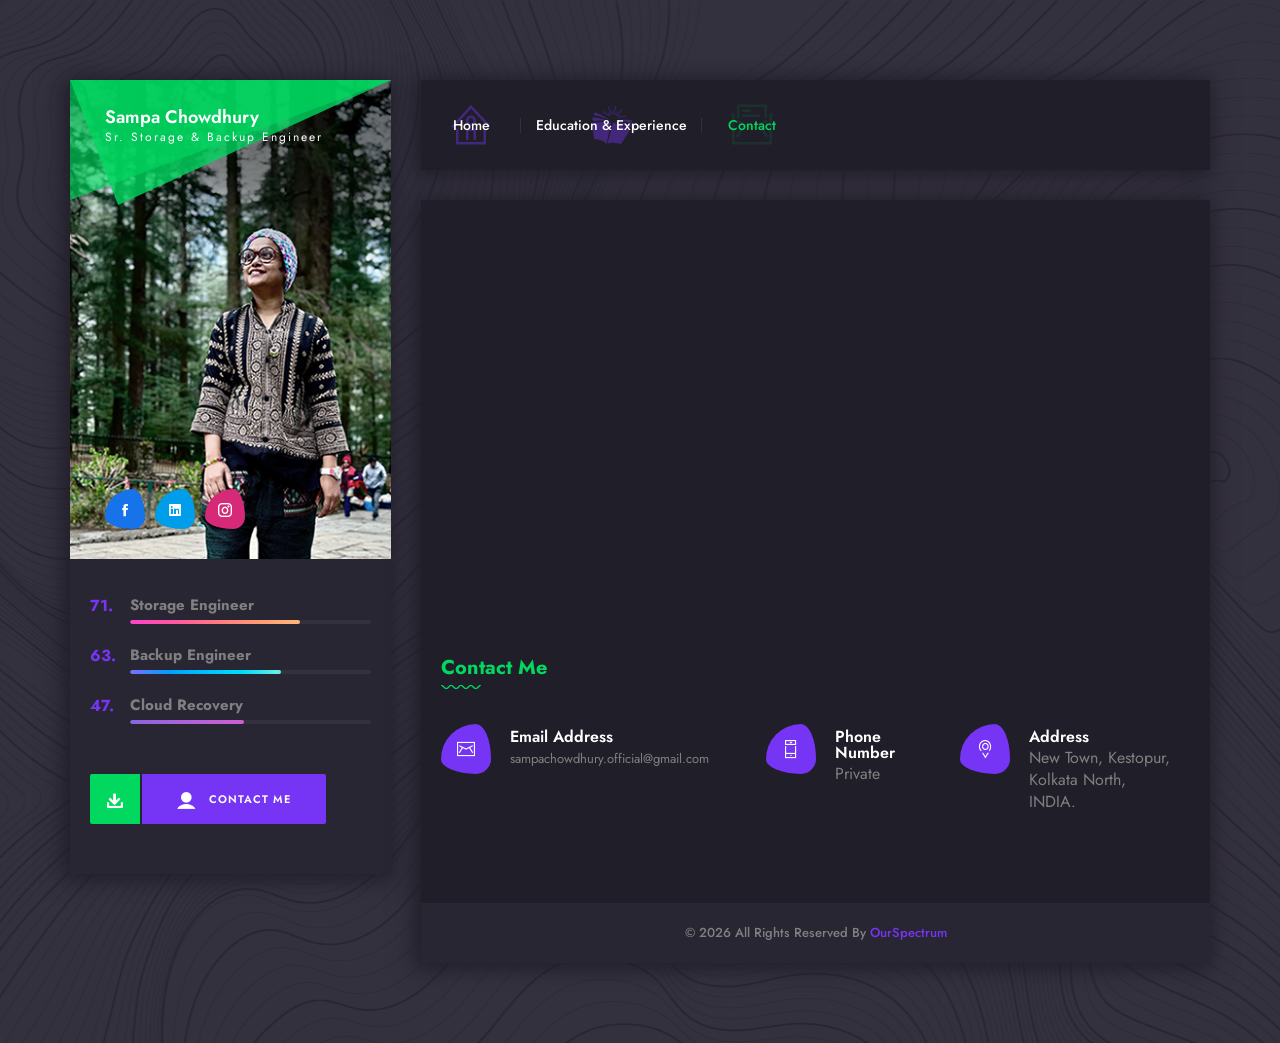
==== commit 23ce12bf: "Replacing files" ====
--- a/contact.html
+++ b/contact.html
@@ -91,7 +91,7 @@
                             </div>
                         </div>
                         <div class="psFooter">
-                            <a href="assets/files/Sampa_Resume.pdf" class="btt_btn only_icon btt_reverse"><span><i class="icon icofont-download"></i></span></a>
+                            <a href="assets/files/Sampa_Resume.pdf" download="Sampa_Resume.pdf" class="btt_btn only_icon btt_reverse"><span><i class="icon icofont-download"></i></span></a>
                             <a href="contact.html" class="btt_btn"><span><i class="icon icofont-ui-user"></i> Contact Me</span></a>
                         </div>
                     </div>
